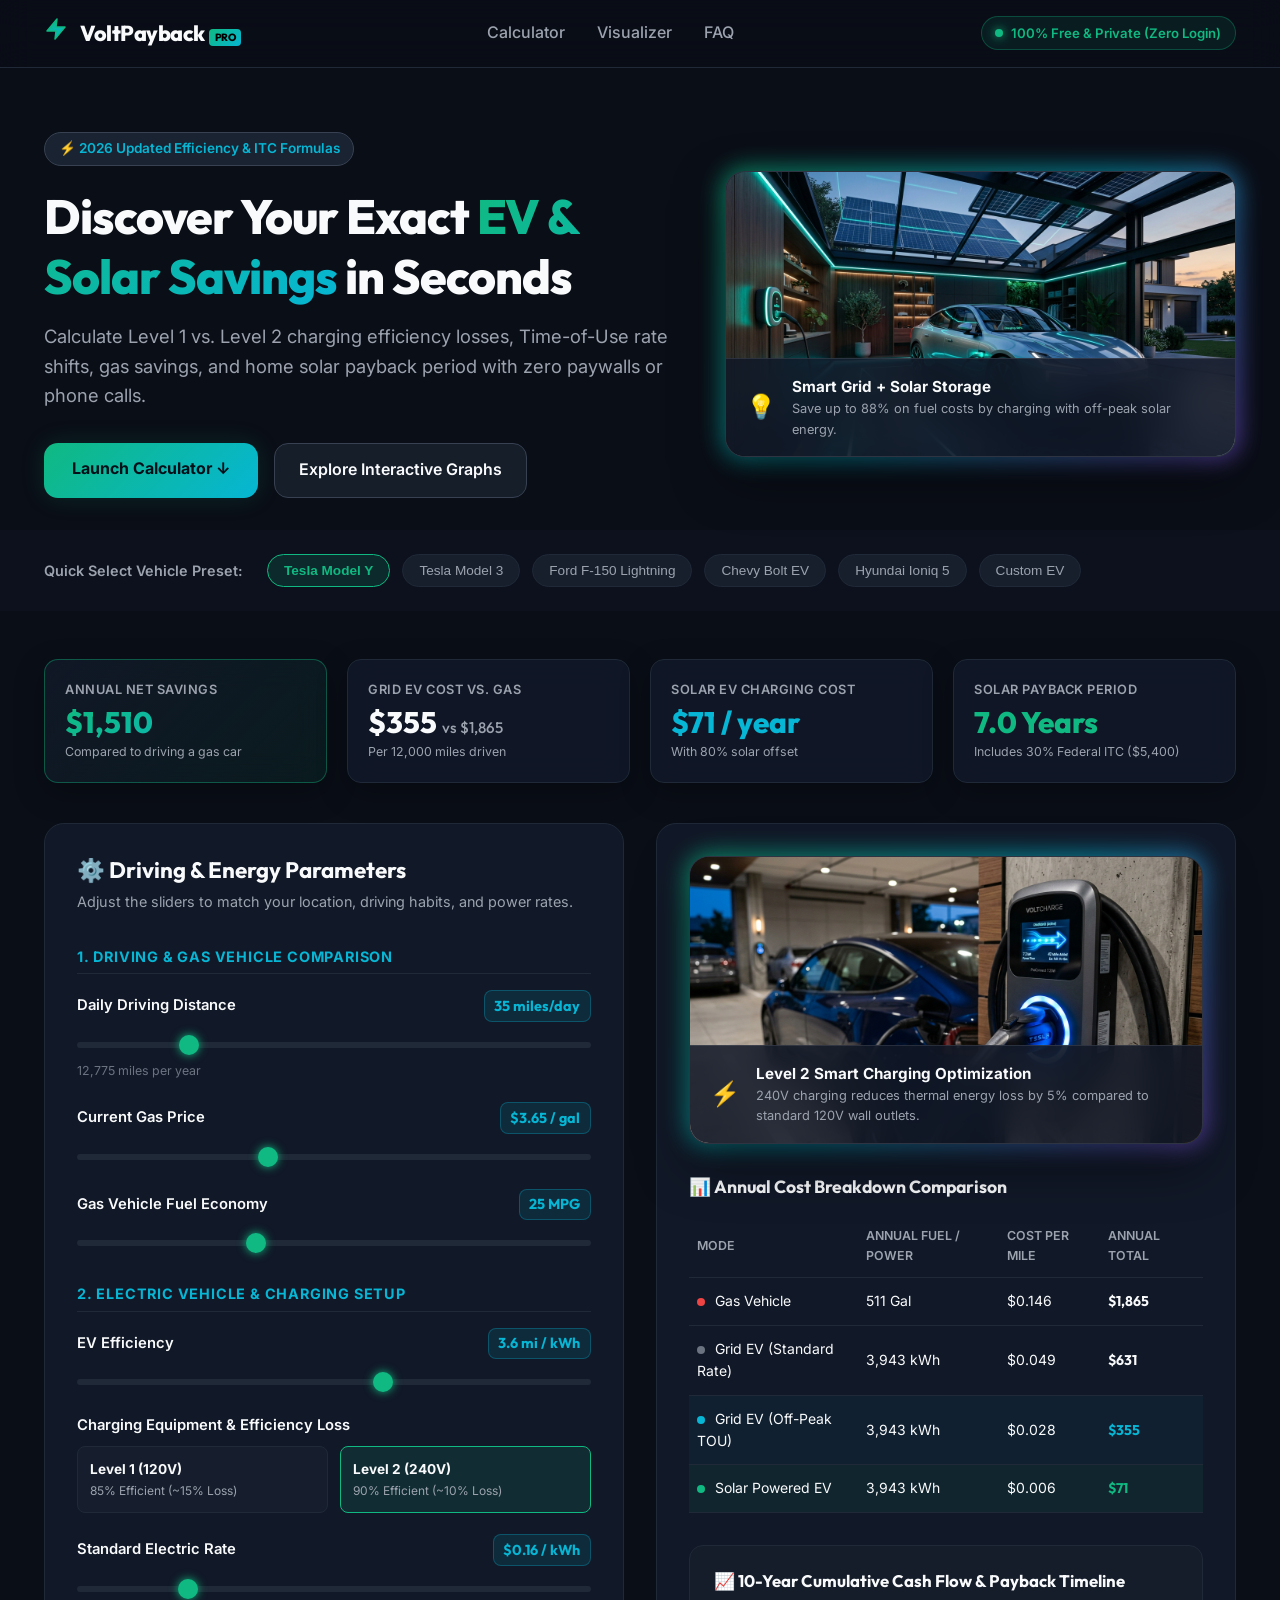
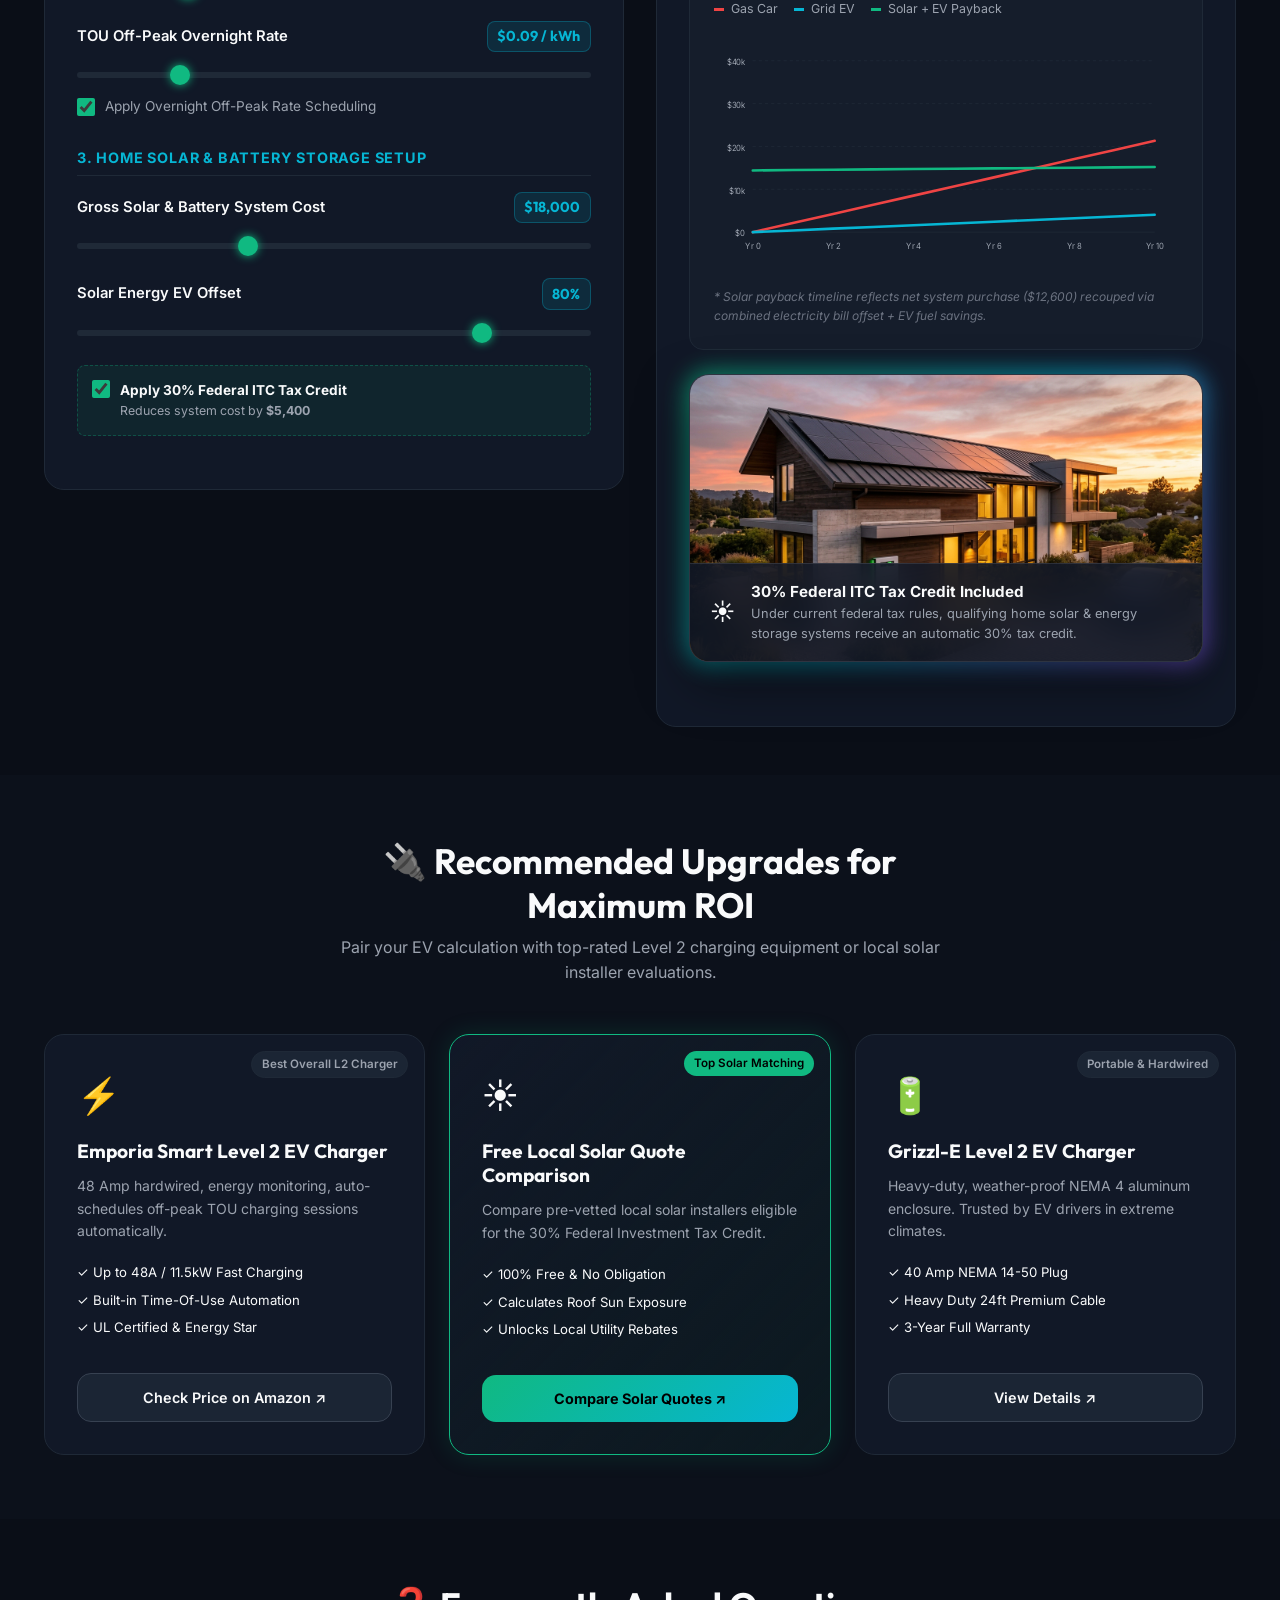
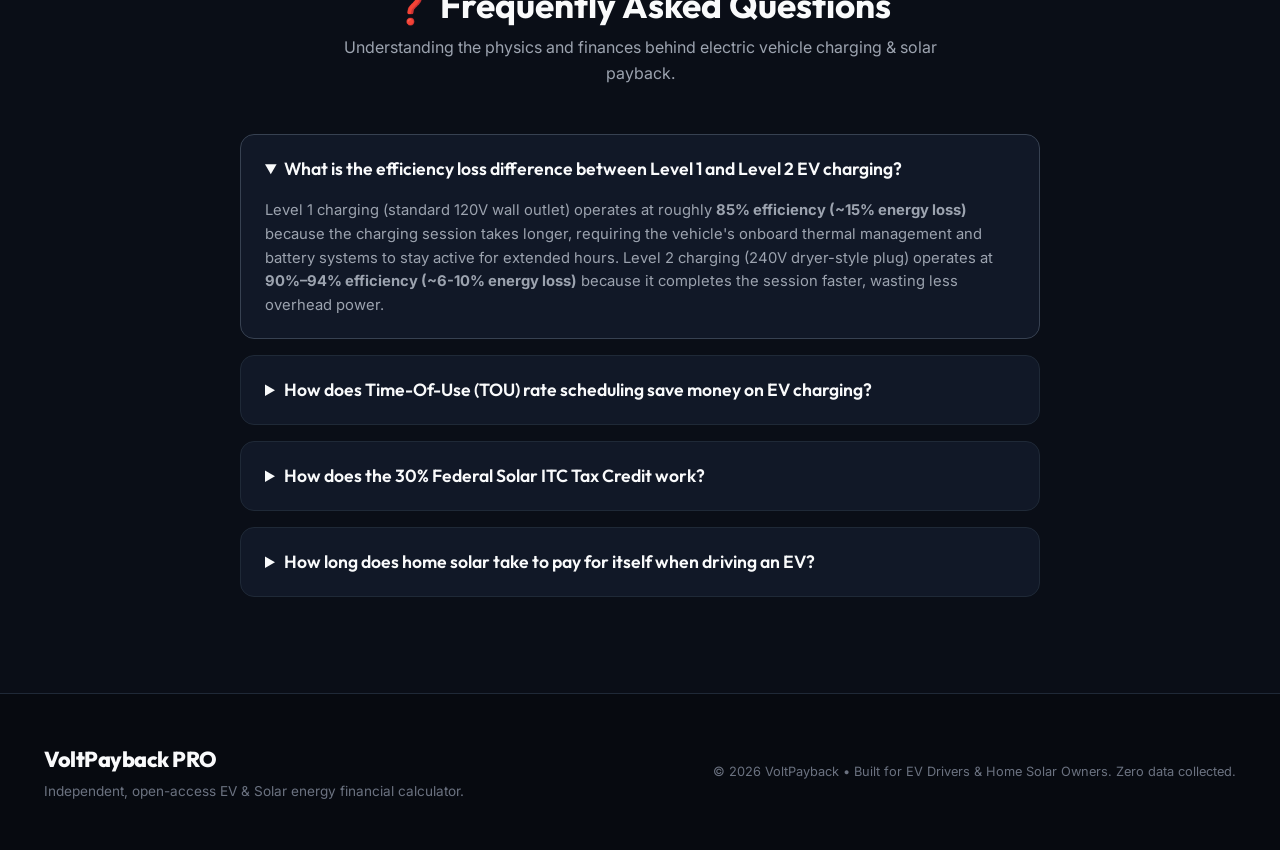
==== index.html @ fd767262 "Initial commit of EV Charging and Solar Payback Calculator" ====
<!DOCTYPE html>
<html lang="en">
<head>
  <meta charset="UTF-8">
  <meta name="viewport" content="width=device-width, initial-scale=1.0">
  <title>EV Charging & Solar Payback Calculator | Free & Zero Login</title>
  <meta name="description" content="Calculate your exact EV charging costs (Level 1 vs Level 2 vs Solar), annual gas savings, and home solar payback period with 30% Federal ITC tax credit logic. 100% free and zero login.">
  <meta name="keywords" content="EV charging calculator, solar payback calculator, electric vehicle gas savings, Level 2 charger ROI, solar battery payback, TOU rate EV charging">
  <link rel="canonical" href="https://ev-payback-calculator.app/">
  
  <!-- Open Graph / Social Media -->
  <meta property="og:title" content="EV Charging & Solar Payback Calculator">
  <meta property="og:description" content="Instant real-time calculation of EV charging costs, gas savings, and home solar payback. No email or login required.">
  <meta property="og:type" content="website">
  
  <!-- Google Fonts -->
  <link rel="preconnect" href="https://fonts.googleapis.com">
  <link rel="preconnect" href="https://fonts.gstatic.com" crossorigin>
  <link href="https://fonts.googleapis.com/css2?family=Inter:wght@300;400;500;600;700&family=Outfit:wght@400;500;600;700;800&display=swap" rel="stylesheet">
  
  <link rel="stylesheet" href="index.css">
</head>
<body>

  <!-- Top Navigation Bar -->
  <header class="navbar">
    <div class="nav-container">
      <div class="brand">
        <div class="brand-logo">
          <svg width="24" height="24" viewBox="0 0 24 24" fill="none" xmlns="http://www.w3.org/2000/svg">
            <path d="M13 2L3 14H12L11 22L21 10H12L13 2Z" fill="url(#bolt-grad)" stroke="#10B981" stroke-width="1.5" stroke-linejoin="round"/>
            <defs>
              <linearGradient id="bolt-grad" x1="3" y1="2" x2="21" y2="22" gradientUnits="userSpaceOnUse">
                <stop stop-color="#10B981"/>
                <stop offset="1" stop-color="#06B6D4"/>
              </linearGradient>
            </defs>
          </svg>
        </div>
        <span class="brand-title">VoltPayback<span class="brand-badge">PRO</span></span>
      </div>
      <div class="nav-links">
        <a href="#calculator" class="nav-link">Calculator</a>
        <a href="#visuals" class="nav-link">Visualizer</a>
        <a href="#faq" class="nav-link">FAQ</a>
      </div>
      <div class="privacy-pill">
        <span class="pulse-dot"></span> 100% Free & Private (Zero Login)
      </div>
    </div>
  </header>

  <!-- Hero Section with Animated Image Frame -->
  <section class="hero-section">
    <div class="hero-container">
      <div class="hero-content">
        <div class="tag-pill">⚡ 2026 Updated Efficiency & ITC Formulas</div>
        <h1 class="hero-title">Discover Your Exact <span class="gradient-text">EV & Solar Savings</span> in Seconds</h1>
        <p class="hero-subtitle">
          Calculate Level 1 vs. Level 2 charging efficiency losses, Time-of-Use rate shifts, gas savings, and home solar payback period with zero paywalls or phone calls.
        </p>
        <div class="hero-actions">
          <a href="#calculator" class="btn-primary">Launch Calculator ↓</a>
          <a href="#visuals" class="btn-secondary">Explore Interactive Graphs</a>
        </div>
      </div>
      
      <!-- Scroll-Animated Image Frame -->
      <div class="scroll-frame-wrapper" id="heroFrame">
        <div class="frame-border-glow"></div>
        <div class="frame-container">
          <img src="images/ev_solar_hero.jpg" alt="Electric vehicle charging in solar home garage" class="frame-image">
          <div class="frame-caption">
            <div class="caption-icon">💡</div>
            <div class="caption-text">
              <strong>Smart Grid + Solar Storage</strong>
              <span>Save up to 88% on fuel costs by charging with off-peak solar energy.</span>
            </div>
          </div>
        </div>
      </div>
    </div>
  </section>

  <!-- Presets Bar -->
  <section class="presets-section">
    <div class="container">
      <div class="presets-header">
        <span class="preset-label">Quick Select Vehicle Preset:</span>
        <div class="preset-buttons" id="presetContainer">
          <button class="preset-btn active" data-preset="modelY">Tesla Model Y</button>
          <button class="preset-btn" data-preset="model3">Tesla Model 3</button>
          <button class="preset-btn" data-preset="f150">Ford F-150 Lightning</button>
          <button class="preset-btn" data-preset="bolt">Chevy Bolt EV</button>
          <button class="preset-btn" data-preset="ioniq5">Hyundai Ioniq 5</button>
          <button class="preset-btn" data-preset="custom">Custom EV</button>
        </div>
      </div>
    </div>
  </section>

  <!-- Main Calculator Section -->
  <main class="calculator-section" id="calculator">
    <div class="container">

      <!-- Key Output Dashboard Summary (Top Sticky/Fixed Bar) -->
      <div class="metrics-dashboard">
        <div class="metric-card primary-card">
          <div class="metric-label">Annual Net Savings</div>
          <div class="metric-value gradient-text" id="outAnnualSavings">$2,140</div>
          <div class="metric-subtext">Compared to driving a gas car</div>
        </div>
        <div class="metric-card">
          <div class="metric-label">Grid EV Cost vs. Gas</div>
          <div class="metric-value" id="outChargingCost">$520 <span class="metric-vs">vs $2,660</span></div>
          <div class="metric-subtext">Per 12,000 miles driven</div>
        </div>
        <div class="metric-card">
          <div class="metric-label">Solar EV Charging Cost</div>
          <div class="metric-value highlight-cyan" id="outSolarEVCost">$110 / year</div>
          <div class="metric-subtext" id="outSolarOffsetLabel">With 80% solar offset</div>
        </div>
        <div class="metric-card">
          <div class="metric-label">Solar Payback Period</div>
          <div class="metric-value highlight-emerald" id="outPaybackYears">4.8 Years</div>
          <div class="metric-subtext" id="outITCCreditLabel">Includes 30% Federal ITC ($5,400)</div>
        </div>
      </div>

      <!-- Grid Layout for Inputs and Detailed Charts -->
      <div class="calc-grid">
        
        <!-- Left Column: Interactive Input Controls -->
        <div class="calc-inputs-card">
          <div class="card-header">
            <h2>⚙️ Driving & Energy Parameters</h2>
            <p>Adjust the sliders to match your location, driving habits, and power rates.</p>
          </div>

          <!-- Section 1: Driving Habits -->
          <div class="input-group-title">1. Driving & Gas Vehicle Comparison</div>
          
          <div class="input-row">
            <div class="input-label-row">
              <label for="dailyMiles">Daily Driving Distance</label>
              <span class="value-badge"><span id="valDailyMiles">35</span> miles/day</span>
            </div>
            <input type="range" id="dailyMiles" min="5" max="150" value="35" step="1">
            <div class="range-sub"><span id="valAnnualMiles">12,775</span> miles per year</div>
          </div>

          <div class="input-row">
            <div class="input-label-row">
              <label for="gasPrice">Current Gas Price</label>
              <span class="value-badge">$<span id="valGasPrice">3.65</span> / gal</span>
            </div>
            <input type="range" id="gasPrice" min="2.00" max="6.50" value="3.65" step="0.05">
          </div>

          <div class="input-row">
            <div class="input-label-row">
              <label for="gasMPG">Gas Vehicle Fuel Economy</label>
              <span class="value-badge"><span id="valGasMPG">25</span> MPG</span>
            </div>
            <input type="range" id="gasMPG" min="12" max="50" value="25" step="1">
          </div>

          <!-- Section 2: EV Efficiency & Rates -->
          <div class="input-group-title">2. Electric Vehicle & Charging Setup</div>

          <div class="input-row">
            <div class="input-label-row">
              <label for="evEfficiency">EV Efficiency</label>
              <span class="value-badge"><span id="valEvEfficiency">3.6</span> mi / kWh</span>
            </div>
            <input type="range" id="evEfficiency" min="1.5" max="5.0" value="3.6" step="0.1">
          </div>

          <div class="input-row">
            <div class="input-label-row">
              <label>Charging Equipment & Efficiency Loss</label>
            </div>
            <div class="charging-level-toggle">
              <label class="toggle-option">
                <input type="radio" name="chargingLevel" value="L1">
                <div class="toggle-card">
                  <strong>Level 1 (120V)</strong>
                  <span>85% Efficient (~15% Loss)</span>
                </div>
              </label>
              <label class="toggle-option">
                <input type="radio" name="chargingLevel" value="L2" checked>
                <div class="toggle-card">
                  <strong>Level 2 (240V)</strong>
                  <span>90% Efficient (~10% Loss)</span>
                </div>
              </label>
            </div>
          </div>

          <div class="input-row">
            <div class="input-label-row">
              <label for="electricRate">Standard Electric Rate</label>
              <span class="value-badge">$<span id="valElectricRate">0.16</span> / kWh</span>
            </div>
            <input type="range" id="electricRate" min="0.06" max="0.55" value="0.16" step="0.01">
          </div>

          <div class="input-row">
            <div class="input-label-row">
              <label for="offPeakRate">TOU Off-Peak Overnight Rate</label>
              <span class="value-badge">$<span id="valOffPeakRate">0.09</span> / kWh</span>
            </div>
            <input type="range" id="offPeakRate" min="0.03" max="0.35" value="0.09" step="0.01">
            <div class="checkbox-row">
              <input type="checkbox" id="useTOU" checked>
              <label for="useTOU">Apply Overnight Off-Peak Rate Scheduling</label>
            </div>
          </div>

          <!-- Section 3: Solar & Battery Systems -->
          <div class="input-group-title">3. Home Solar & Battery Storage Setup</div>

          <div class="input-row">
            <div class="input-label-row">
              <label for="solarCost">Gross Solar & Battery System Cost</label>
              <span class="value-badge">$<span id="valSolarCost">18,000</span></span>
            </div>
            <input type="range" id="solarCost" min="5000" max="45000" value="18000" step="500">
          </div>

          <div class="input-row">
            <div class="input-label-row">
              <label for="solarOffset">Solar Energy EV Offset</label>
              <span class="value-badge"><span id="valSolarOffset">80</span>%</span>
            </div>
            <input type="range" id="solarOffset" min="0" max="100" value="80" step="5">
          </div>

          <div class="input-row">
            <div class="checkbox-row highlight-box">
              <input type="checkbox" id="applyITC" checked>
              <label for="applyITC">
                <strong>Apply 30% Federal ITC Tax Credit</strong>
                <span>Reduces system cost by <strong id="itcSavingsText">$5,400</strong></span>
              </label>
            </div>
          </div>

        </div>

        <!-- Right Column: Visual Breakdown & Interactive Charts -->
        <div class="calc-results-card" id="visuals">
          
          <!-- Secondary Scroll-Animated Frame -->
          <div class="scroll-frame-wrapper inline-frame" id="chargingFrame">
            <div class="frame-border-glow"></div>
            <div class="frame-container">
              <img src="images/smart_charging_app.jpg" alt="Level 2 Smart EV Charger wall mounted" class="frame-image">
              <div class="frame-caption">
                <div class="caption-icon">⚡</div>
                <div class="caption-text">
                  <strong>Level 2 Smart Charging Optimization</strong>
                  <span>240V charging reduces thermal energy loss by 5% compared to standard 120V wall outlets.</span>
                </div>
              </div>
            </div>
          </div>

          <!-- Breakdown Tables -->
          <div class="breakdown-card">
            <h3>📊 Annual Cost Breakdown Comparison</h3>
            <table class="breakdown-table">
              <thead>
                <tr>
                  <th>Mode</th>
                  <th>Annual Fuel / Power</th>
                  <th>Cost per Mile</th>
                  <th>Annual Total</th>
                </tr>
              </thead>
              <tbody>
                <tr>
                  <td><span class="dot gas-dot"></span> Gas Vehicle</td>
                  <td id="tableGasGallons">511 Gal</td>
                  <td id="tableGasCPM">$0.146</td>
                  <td class="bold-text" id="tableGasTotal">$1,865</td>
                </tr>
                <tr>
                  <td><span class="dot grid-dot"></span> Grid EV (Standard Rate)</td>
                  <td id="tableGridKWh">3,871 kWh</td>
                  <td id="tableGridCPM">$0.048</td>
                  <td class="bold-text" id="tableGridTotal">$619</td>
                </tr>
                <tr class="highlight-row">
                  <td><span class="dot tou-dot"></span> Grid EV (Off-Peak TOU)</td>
                  <td id="tableTouKWh">3,871 kWh</td>
                  <td id="tableTouCPM">$0.027</td>
                  <td class="bold-text highlight-cyan" id="tableTouTotal">$348</td>
                </tr>
                <tr class="super-highlight-row">
                  <td><span class="dot solar-dot"></span> Solar Powered EV</td>
                  <td id="tableSolarKWh">3,871 kWh</td>
                  <td id="tableSolarCPM">$0.005</td>
                  <td class="bold-text highlight-emerald" id="tableSolarTotal">$70</td>
                </tr>
              </tbody>
            </table>
          </div>

          <!-- Interactive 10-Year Cumulative Cash Flow Chart -->
          <div class="chart-card">
            <div class="chart-header">
              <h3>📈 10-Year Cumulative Cash Flow & Payback Timeline</h3>
              <div class="chart-legend">
                <span class="legend-item"><span class="line-dot gas-line"></span> Gas Car</span>
                <span class="legend-item"><span class="line-dot grid-line"></span> Grid EV</span>
                <span class="legend-item"><span class="line-dot solar-line"></span> Solar + EV Payback</span>
              </div>
            </div>
            
            <div class="svg-chart-container">
              <svg id="cumulativeChart" viewBox="0 0 600 280" preserveAspectRatio="none">
                <!-- Grid Lines -->
                <line x1="50" y1="230" x2="570" y2="230" stroke="#1F2937" stroke-width="1"/>
                <line x1="50" y1="180" x2="570" y2="180" stroke="#1F2937" stroke-dasharray="4 4"/>
                <line x1="50" y1="130" x2="570" y2="130" stroke="#1F2937" stroke-dasharray="4 4"/>
                <line x1="50" y1="80" x2="570" y2="80" stroke="#1F2937" stroke-dasharray="4 4"/>
                <line x1="50" y1="30" x2="570" y2="30" stroke="#1F2937" stroke-dasharray="4 4"/>

                <!-- Y-Axis Labels -->
                <text x="40" y="235" font-size="10" fill="#9CA3AF" text-anchor="end">$0</text>
                <text x="40" y="185" font-size="10" fill="#9CA3AF" text-anchor="end">$10k</text>
                <text x="40" y="135" font-size="10" fill="#9CA3AF" text-anchor="end">$20k</text>
                <text x="40" y="85" font-size="10" fill="#9CA3AF" text-anchor="end">$30k</text>
                <text x="40" y="35" font-size="10" fill="#9CA3AF" text-anchor="end">$40k</text>

                <!-- Paths will be dynamically updated by app.js -->
                <path id="pathGas" d="" fill="none" stroke="#EF4444" stroke-width="3" stroke-linecap="round"/>
                <path id="pathGrid" d="" fill="none" stroke="#06B6D4" stroke-width="3" stroke-linecap="round"/>
                <path id="pathSolar" d="" fill="none" stroke="#10B981" stroke-width="3" stroke-linecap="round"/>

                <!-- Year Labels on X-Axis -->
                <g id="xAxisLabels"></g>
              </svg>
            </div>
            
            <div class="chart-footer-note">
              * Solar payback timeline reflects net system purchase ($<span id="chartNetSolarCost">12,600</span>) recouped via combined electricity bill offset + EV fuel savings.
            </div>
          </div>

          <!-- Third Scroll-Animated Frame -->
          <div class="scroll-frame-wrapper inline-frame" id="solarBatteryFrame">
            <div class="frame-border-glow"></div>
            <div class="frame-container">
              <img src="images/solar_roof_battery.jpg" alt="Home solar roof panels and battery storage system" class="frame-image">
              <div class="frame-caption">
                <div class="caption-icon">☀️</div>
                <div class="caption-text">
                  <strong>30% Federal ITC Tax Credit Included</strong>
                  <span>Under current federal tax rules, qualifying home solar & energy storage systems receive an automatic 30% tax credit.</span>
                </div>
              </div>
            </div>
          </div>

        </div>

      </div>
    </div>
  </main>

  <!-- Recommendation & Trust Section -->
  <section class="recommendations-section">
    <div class="container">
      <div class="section-heading">
        <h2>🔌 Recommended Upgrades for Maximum ROI</h2>
        <p>Pair your EV calculation with top-rated Level 2 charging equipment or local solar installer evaluations.</p>
      </div>

      <div class="rec-grid">
        <div class="rec-card">
          <div class="rec-badge">Best Overall L2 Charger</div>
          <div class="rec-icon">⚡</div>
          <h3>Emporia Smart Level 2 EV Charger</h3>
          <p>48 Amp hardwired, energy monitoring, auto-schedules off-peak TOU charging sessions automatically.</p>
          <ul class="rec-specs">
            <li>✓ Up to 48A / 11.5kW Fast Charging</li>
            <li>✓ Built-in Time-Of-Use Automation</li>
            <li>✓ UL Certified & Energy Star</li>
          </ul>
          <a href="https://www.amazon.com/dp/B09ZNN3JB7" target="_blank" rel="noopener noreferrer" class="rec-cta">Check Price on Amazon ↗</a>
        </div>

        <div class="rec-card featured-rec">
          <div class="rec-badge highlight">Top Solar Matching</div>
          <div class="rec-icon">☀️</div>
          <h3>Free Local Solar Quote Comparison</h3>
          <p>Compare pre-vetted local solar installers eligible for the 30% Federal Investment Tax Credit.</p>
          <ul class="rec-specs">
            <li>✓ 100% Free & No Obligation</li>
            <li>✓ Calculates Roof Sun Exposure</li>
            <li>✓ Unlocks Local Utility Rebates</li>
          </ul>
          <a href="https://www.energySage.com" target="_blank" rel="noopener noreferrer" class="rec-cta highlight-btn">Compare Solar Quotes ↗</a>
        </div>

        <div class="rec-card">
          <div class="rec-badge">Portable & Hardwired</div>
          <div class="rec-icon">🔋</div>
          <h3>Grizzl-E Level 2 EV Charger</h3>
          <p>Heavy-duty, weather-proof NEMA 4 aluminum enclosure. Trusted by EV drivers in extreme climates.</p>
          <ul class="rec-specs">
            <li>✓ 40 Amp NEMA 14-50 Plug</li>
            <li>✓ Heavy Duty 24ft Premium Cable</li>
            <li>✓ 3-Year Full Warranty</li>
          </ul>
          <a href="https://grizzl-e.com" target="_blank" rel="noopener noreferrer" class="rec-cta">View Details ↗</a>
        </div>
      </div>
    </div>
  </section>

  <!-- FAQ Section for SEO -->
  <section class="faq-section" id="faq">
    <div class="container">
      <div class="section-heading">
        <h2>❓ Frequently Asked Questions</h2>
        <p>Understanding the physics and finances behind electric vehicle charging & solar payback.</p>
      </div>

      <div class="faq-accordion">
        <details class="faq-item" open>
          <summary class="faq-question">What is the efficiency loss difference between Level 1 and Level 2 EV charging?</summary>
          <div class="faq-answer">
            Level 1 charging (standard 120V wall outlet) operates at roughly <strong>85% efficiency (~15% energy loss)</strong> because the charging session takes longer, requiring the vehicle's onboard thermal management and battery systems to stay active for extended hours. Level 2 charging (240V dryer-style plug) operates at <strong>90%–94% efficiency (~6-10% energy loss)</strong> because it completes the session faster, wasting less overhead power.
          </div>
        </details>

        <details class="faq-item">
          <summary class="faq-question">How does Time-Of-Use (TOU) rate scheduling save money on EV charging?</summary>
          <div class="faq-answer">
            Many power companies charge different rates for electricity depending on the time of day. "On-Peak" hours (typically 4 PM to 9 PM) are expensive, while "Off-Peak" or "Super Off-Peak" overnight hours (typically midnight to 6 AM) can be 50% to 70% cheaper. Smart EV chargers or in-car timers automatically start charging at midnight, reducing annual charging costs significantly.
          </div>
        </details>

        <details class="faq-item">
          <summary class="faq-question">How does the 30% Federal Solar ITC Tax Credit work?</summary>
          <div class="faq-answer">
            The Investment Tax Credit (ITC) allows homeowners who purchase residential solar panels and battery storage systems to claim a tax credit equal to <strong>30% of the total installation cost</strong> on their federal income tax return. For an $18,000 system, this provides a direct $5,400 reduction in federal tax liability, dropping the net system cost to $12,600.
          </div>
        </details>

        <details class="faq-item">
          <summary class="faq-question">How long does home solar take to pay for itself when driving an EV?</summary>
          <div class="faq-answer">
            When you power an electric vehicle with home solar energy instead of buying gas or expensive grid electricity, your annual utility and fuel savings double. For most U.S. households driving 12,000 miles per year, a solar + EV system pays for itself in <strong>4 to 7 years</strong>, after which all electricity and EV fuel generated by the solar system is essentially 100% free for the remaining 20+ years of the system's lifespan.
          </div>
        </details>
      </div>
    </div>
  </section>

  <!-- Footer -->
  <footer class="footer">
    <div class="container">
      <div class="footer-content">
        <div class="footer-brand">
          <span class="brand-title">VoltPayback PRO</span>
          <p>Independent, open-access EV & Solar energy financial calculator.</p>
        </div>
        <div class="footer-copy">
          © 2026 VoltPayback • Built for EV Drivers & Home Solar Owners. Zero data collected.
        </div>
      </div>
    </div>
  </footer>

  <script src="app.js"></script>
</body>
</html>
---- index.css ----
/* ==========================================================================
   VoltPayback PRO - EV Charging & Solar Payback Calculator
   Design System & Styling
   ========================================================================== */

:root {
  --bg-dark: #0A0E17;
  --bg-card: #111827;
  --bg-card-hover: #1F2937;
  --border-color: #1F2937;
  --border-highlight: #374151;
  
  --primary-emerald: #10B981;
  --primary-cyan: #06B6D4;
  --accent-purple: #8B5CF6;
  --accent-gas: #EF4444;
  
  --text-main: #F9FAFB;
  --text-muted: #9CA3AF;
  --text-dark: #6B7280;
  
  --font-heading: 'Outfit', sans-serif;
  --font-body: 'Inter', sans-serif;
  
  --radius-sm: 8px;
  --radius-md: 14px;
  --radius-lg: 20px;
  
  --shadow-glow: 0 0 25px rgba(16, 185, 129, 0.15);
  --shadow-cyan-glow: 0 0 25px rgba(6, 182, 212, 0.15);
}

/* Reset & Base Styles */
*, *::before, *::after {
  box-sizing: border-box;
  margin: 0;
  padding: 0;
}

html {
  scroll-behavior: smooth;
  font-size: 16px;
}

body {
  background-color: var(--bg-dark);
  color: var(--text-main);
  font-family: var(--font-body);
  line-height: 1.6;
  overflow-x: hidden;
  -webkit-font-smoothing: antialiased;
}

.container {
  width: 100%;
  max-width: 1240px;
  margin: 0 auto;
  padding: 0 1.5rem;
}

/* Typography Utilities */
h1, h2, h3, h4 {
  font-family: var(--font-heading);
  color: var(--text-main);
  line-height: 1.25;
}

.gradient-text {
  background: linear-gradient(135deg, var(--primary-emerald), var(--primary-cyan));
  -webkit-background-clip: text;
  -webkit-text-fill-color: transparent;
}

.highlight-cyan {
  color: var(--primary-cyan);
}

.highlight-emerald {
  color: var(--primary-emerald);
}

/* Navbar */
.navbar {
  position: sticky;
  top: 0;
  z-index: 100;
  background: rgba(10, 14, 23, 0.85);
  backdrop-filter: blur(16px);
  border-bottom: 1px solid var(--border-color);
  padding: 1rem 0;
}

.nav-container {
  max-width: 1240px;
  margin: 0 auto;
  padding: 0 1.5rem;
  display: flex;
  align-items: center;
  justify-content: space-between;
}

.brand {
  display: flex;
  align-items: center;
  gap: 0.75rem;
}

.brand-title {
  font-family: var(--font-heading);
  font-size: 1.35rem;
  font-weight: 800;
  letter-spacing: -0.5px;
}

.brand-badge {
  font-size: 0.65rem;
  background: linear-gradient(135deg, var(--primary-emerald), var(--primary-cyan));
  color: #000;
  padding: 2px 6px;
  border-radius: 4px;
  margin-left: 4px;
  font-weight: 800;
}

.nav-links {
  display: flex;
  gap: 2rem;
}

.nav-link {
  color: var(--text-muted);
  text-decoration: none;
  font-weight: 500;
  transition: color 0.2s;
}

.nav-link:hover {
  color: var(--primary-emerald);
}

.privacy-pill {
  display: flex;
  align-items: center;
  gap: 0.5rem;
  background: rgba(16, 185, 129, 0.1);
  border: 1px solid rgba(16, 185, 129, 0.3);
  color: var(--primary-emerald);
  padding: 0.35rem 0.85rem;
  border-radius: 999px;
  font-size: 0.825rem;
  font-weight: 600;
}

.pulse-dot {
  width: 8px;
  height: 8px;
  background-color: var(--primary-emerald);
  border-radius: 50%;
  box-shadow: 0 0 10px var(--primary-emerald);
  animation: pulse 2s infinite;
}

@keyframes pulse {
  0% { transform: scale(0.95); opacity: 0.7; }
  50% { transform: scale(1.2); opacity: 1; }
  100% { transform: scale(0.95); opacity: 0.7; }
}

/* Hero Section */
.hero-section {
  padding: 4rem 0 2rem 0;
  position: relative;
}

.hero-container {
  max-width: 1240px;
  margin: 0 auto;
  padding: 0 1.5rem;
  display: grid;
  grid-template-columns: 1.1fr 0.9fr;
  gap: 3.5rem;
  align-items: center;
}

.tag-pill {
  display: inline-block;
  background: rgba(31, 41, 55, 0.8);
  border: 1px solid var(--border-highlight);
  color: var(--primary-cyan);
  padding: 0.35rem 0.85rem;
  border-radius: 999px;
  font-size: 0.85rem;
  font-weight: 600;
  margin-bottom: 1.25rem;
}

.hero-title {
  font-size: 3rem;
  font-weight: 800;
  letter-spacing: -1px;
  margin-bottom: 1rem;
}

.hero-subtitle {
  font-size: 1.15rem;
  color: var(--text-muted);
  margin-bottom: 2rem;
}

.hero-actions {
  display: flex;
  gap: 1rem;
}

.btn-primary {
  background: linear-gradient(135deg, var(--primary-emerald), var(--primary-cyan));
  color: #041019;
  text-decoration: none;
  font-weight: 700;
  padding: 0.85rem 1.75rem;
  border-radius: var(--radius-md);
  box-shadow: var(--shadow-glow);
  transition: transform 0.2s, box-shadow 0.2s;
}

.btn-primary:hover {
  transform: translateY(-2px);
  box-shadow: 0 0 30px rgba(16, 185, 129, 0.35);
}

.btn-secondary {
  background: rgba(31, 41, 55, 0.6);
  border: 1px solid var(--border-highlight);
  color: var(--text-main);
  text-decoration: none;
  font-weight: 600;
  padding: 0.85rem 1.5rem;
  border-radius: var(--radius-md);
  transition: background-color 0.2s;
}

.btn-secondary:hover {
  background: var(--bg-card-hover);
}

/* ==========================================================================
   Cool Scroll-Animated Picture Frame Effect
   ========================================================================== */
.scroll-frame-wrapper {
  position: relative;
  border-radius: var(--radius-lg);
  perspective: 1000px;
  transition: transform 0.8s cubic-bezier(0.16, 1, 0.3, 1), opacity 0.8s ease, box-shadow 0.8s ease;
  transform: scale(0.92) perspective(1000px) rotateX(6deg) translateY(20px);
  opacity: 0.5;
}

/* Active State Triggered by IntersectionObserver */
.scroll-frame-wrapper.is-visible {
  transform: scale(1) perspective(1000px) rotateX(0deg) translateY(0);
  opacity: 1;
}

.frame-container {
  position: relative;
  border-radius: var(--radius-lg);
  overflow: hidden;
  border: 1px solid rgba(255, 255, 255, 0.12);
  background: var(--bg-card);
  box-shadow: 0 20px 50px rgba(0, 0, 0, 0.5);
}

.frame-border-glow {
  position: absolute;
  inset: -2px;
  border-radius: calc(var(--radius-lg) + 2px);
  background: linear-gradient(135deg, var(--primary-emerald), var(--primary-cyan), var(--accent-purple));
  opacity: 0.3;
  filter: blur(12px);
  z-index: -1;
  transition: opacity 0.6s ease;
}

.scroll-frame-wrapper.is-visible .frame-border-glow {
  opacity: 0.8;
  animation: rotateGlow 8s linear infinite;
}

@keyframes rotateGlow {
  0% { filter: blur(12px) hue-rotate(0deg); }
  100% { filter: blur(12px) hue-rotate(360deg); }
}

.frame-image {
  width: 100%;
  height: 100%;
  max-height: 400px;
  object-fit: cover;
  display: block;
  transition: transform 1.2s cubic-bezier(0.16, 1, 0.3, 1);
}

.scroll-frame-wrapper.is-visible .frame-image {
  transform: scale(1.05);
}

.frame-caption {
  position: absolute;
  bottom: 0;
  left: 0;
  right: 0;
  background: rgba(17, 24, 39, 0.85);
  backdrop-filter: blur(16px);
  border-top: 1px solid rgba(255, 255, 255, 0.1);
  padding: 1rem 1.25rem;
  display: flex;
  align-items: center;
  gap: 1rem;
  transform: translateY(100%);
  transition: transform 0.6s cubic-bezier(0.16, 1, 0.3, 1);
}

.scroll-frame-wrapper.is-visible .frame-caption {
  transform: translateY(0);
}

.caption-icon {
  font-size: 1.5rem;
}

.caption-text {
  display: flex;
  flex-direction: column;
}

.caption-text strong {
  font-size: 0.95rem;
  color: var(--text-main);
}

.caption-text span {
  font-size: 0.8rem;
  color: var(--text-muted);
}

.inline-frame {
  margin-bottom: 2rem;
}

/* Presets Bar */
.presets-section {
  padding: 1.5rem 0;
  border-y: 1px solid var(--border-color);
  background: rgba(17, 24, 39, 0.4);
}

.presets-header {
  display: flex;
  align-items: center;
  gap: 1.5rem;
  flex-wrap: wrap;
}

.preset-label {
  font-size: 0.9rem;
  font-weight: 600;
  color: var(--text-muted);
}

.preset-buttons {
  display: flex;
  gap: 0.75rem;
  flex-wrap: wrap;
}

.preset-btn {
  background: rgba(31, 41, 55, 0.6);
  border: 1px solid var(--border-color);
  color: var(--text-muted);
  padding: 0.5rem 1rem;
  border-radius: 999px;
  font-size: 0.85rem;
  font-weight: 500;
  cursor: pointer;
  transition: all 0.2s ease;
}

.preset-btn:hover {
  background: var(--bg-card-hover);
  color: var(--text-main);
  border-color: var(--border-highlight);
}

.preset-btn.active {
  background: rgba(16, 185, 129, 0.15);
  border-color: var(--primary-emerald);
  color: var(--primary-emerald);
  font-weight: 700;
}

/* Calculator Section */
.calculator-section {
  padding: 3rem 0;
}

/* Sticky Key Metrics Dashboard */
.metrics-dashboard {
  display: grid;
  grid-template-columns: repeat(4, 1fr);
  gap: 1.25rem;
  margin-bottom: 2.5rem;
  position: sticky;
  top: 75px;
  z-index: 50;
}

.metric-card {
  background: rgba(17, 24, 39, 0.9);
  backdrop-filter: blur(16px);
  border: 1px solid var(--border-color);
  border-radius: var(--radius-md);
  padding: 1.25rem;
  box-shadow: 0 10px 30px rgba(0, 0, 0, 0.3);
  transition: transform 0.2s, border-color 0.2s;
}

.metric-card:hover {
  border-color: var(--border-highlight);
}

.primary-card {
  border-color: rgba(16, 185, 129, 0.4);
  background: linear-gradient(135deg, rgba(17, 24, 39, 0.95), rgba(16, 185, 129, 0.08));
}

.metric-label {
  font-size: 0.8rem;
  text-transform: uppercase;
  letter-spacing: 0.5px;
  color: var(--text-muted);
  font-weight: 600;
  margin-bottom: 0.35rem;
}

.metric-value {
  font-family: var(--font-heading);
  font-size: 1.85rem;
  font-weight: 800;
  line-height: 1.1;
  margin-bottom: 0.25rem;
}

.metric-vs {
  font-size: 0.95rem;
  color: var(--text-muted);
  font-weight: 500;
}

.metric-subtext {
  font-size: 0.775rem;
  color: var(--text-muted);
}

/* Calculator Grid */
.calc-grid {
  display: grid;
  grid-template-columns: 1fr 1fr;
  gap: 2rem;
  align-items: start;
}

.calc-inputs-card, .calc-results-card {
  background: var(--bg-card);
  border: 1px solid var(--border-color);
  border-radius: var(--radius-lg);
  padding: 2rem;
}

.card-header {
  margin-bottom: 2rem;
}

.card-header h2 {
  font-size: 1.4rem;
  font-weight: 700;
  margin-bottom: 0.35rem;
}

.card-header p {
  color: var(--text-muted);
  font-size: 0.9rem;
}

.input-group-title {
  font-size: 0.9rem;
  text-transform: uppercase;
  letter-spacing: 0.8px;
  color: var(--primary-cyan);
  font-weight: 700;
  margin: 1.75rem 0 1rem 0;
  padding-bottom: 0.35rem;
  border-bottom: 1px solid var(--border-color);
}

.input-group-title:first-of-type {
  margin-top: 0;
}

.input-row {
  margin-bottom: 1.35rem;
}

.input-label-row {
  display: flex;
  justify-content: space-between;
  align-items: center;
  margin-bottom: 0.5rem;
}

.input-label-row label {
  font-size: 0.925rem;
  font-weight: 600;
  color: var(--text-main);
}

.value-badge {
  background: rgba(6, 182, 212, 0.12);
  border: 1px solid rgba(6, 182, 212, 0.3);
  color: var(--primary-cyan);
  padding: 0.2rem 0.6rem;
  border-radius: var(--radius-sm);
  font-family: var(--font-heading);
  font-weight: 700;
  font-size: 0.9rem;
}

/* Range Input Slider Styling */
input[type="range"] {
  -webkit-appearance: none;
  appearance: none;
  width: 100%;
  height: 6px;
  background: #1F2937;
  border-radius: 999px;
  outline: none;
  cursor: pointer;
}

input[type="range"]::-webkit-slider-thumb {
  -webkit-appearance: none;
  appearance: none;
  width: 20px;
  height: 20px;
  border-radius: 50%;
  background: var(--primary-emerald);
  box-shadow: 0 0 10px var(--primary-emerald);
  cursor: pointer;
  transition: transform 0.15s ease;
}

input[type="range"]::-webkit-slider-thumb:hover {
  transform: scale(1.25);
}

.range-sub {
  font-size: 0.775rem;
  color: var(--text-dark);
  margin-top: 0.35rem;
}

/* Toggle Options */
.charging-level-toggle {
  display: grid;
  grid-template-columns: 1fr 1fr;
  gap: 0.75rem;
  margin-top: 0.5rem;
}

.toggle-option input {
  display: none;
}

.toggle-card {
  border: 1px solid var(--border-color);
  background: rgba(31, 41, 55, 0.4);
  border-radius: var(--radius-sm);
  padding: 0.75rem;
  display: flex;
  flex-direction: column;
  cursor: pointer;
  transition: all 0.2s ease;
}

.toggle-card strong {
  font-size: 0.85rem;
  color: var(--text-main);
}

.toggle-card span {
  font-size: 0.75rem;
  color: var(--text-muted);
}

.toggle-option input:checked + .toggle-card {
  border-color: var(--primary-emerald);
  background: rgba(16, 185, 129, 0.12);
}

.checkbox-row {
  display: flex;
  align-items: center;
  gap: 0.65rem;
  margin-top: 0.65rem;
}

.checkbox-row input[type="checkbox"] {
  width: 18px;
  height: 18px;
  accent-color: var(--primary-emerald);
  cursor: pointer;
}

.checkbox-row label {
  font-size: 0.85rem;
  color: var(--text-muted);
  cursor: pointer;
}

.highlight-box {
  background: rgba(16, 185, 129, 0.08);
  border: 1px dashed rgba(16, 185, 129, 0.3);
  padding: 0.85rem;
  border-radius: var(--radius-sm);
  display: flex;
  align-items: flex-start;
}

.highlight-box label {
  display: flex;
  flex-direction: column;
  color: var(--text-main);
}

.highlight-box label span {
  font-size: 0.775rem;
  color: var(--text-muted);
}

/* Breakdown Table */
.breakdown-card {
  margin-bottom: 2rem;
}

.breakdown-card h3 {
  font-size: 1.1rem;
  margin-bottom: 1rem;
}

.breakdown-table {
  width: 100%;
  border-collapse: collapse;
  font-size: 0.875rem;
}

.breakdown-table th, .breakdown-table td {
  padding: 0.75rem 0.5rem;
  text-align: left;
  border-bottom: 1px solid var(--border-color);
}

.breakdown-table th {
  color: var(--text-muted);
  font-weight: 600;
  font-size: 0.775rem;
  text-transform: uppercase;
}

.dot {
  display: inline-block;
  width: 8px;
  height: 8px;
  border-radius: 50%;
  margin-right: 6px;
}

.gas-dot { background-color: var(--accent-gas); }
.grid-dot { background-color: #6B7280; }
.tou-dot { background-color: var(--primary-cyan); }
.solar-dot { background-color: var(--primary-emerald); }

.bold-text {
  font-weight: 700;
  font-family: var(--font-heading);
}

.highlight-row {
  background: rgba(6, 182, 212, 0.05);
}

.super-highlight-row {
  background: rgba(16, 185, 129, 0.08);
}

/* Chart Container */
.chart-card {
  background: rgba(31, 41, 55, 0.3);
  border: 1px solid var(--border-color);
  border-radius: var(--radius-md);
  padding: 1.5rem;
  margin-bottom: 1.5rem;
}

.chart-header {
  display: flex;
  justify-content: space-between;
  align-items: center;
  margin-bottom: 1rem;
  flex-wrap: wrap;
  gap: 0.5rem;
}

.chart-header h3 {
  font-size: 1.05rem;
}

.chart-legend {
  display: flex;
  gap: 1rem;
  font-size: 0.775rem;
  color: var(--text-muted);
}

.line-dot {
  display: inline-block;
  width: 10px;
  height: 3px;
  margin-right: 4px;
  vertical-align: middle;
}

.gas-line { background-color: var(--accent-gas); }
.grid-line { background-color: var(--primary-cyan); }
.solar-line { background-color: var(--primary-emerald); }

.svg-chart-container {
  width: 100%;
  height: 240px;
  position: relative;
}

#cumulativeChart {
  width: 100%;
  height: 100%;
}

.chart-footer-note {
  font-size: 0.75rem;
  color: var(--text-dark);
  margin-top: 0.75rem;
  font-style: italic;
}

/* Recommendations Section */
.recommendations-section {
  padding: 4rem 0;
  border-t: 1px solid var(--border-color);
  background: rgba(17, 24, 39, 0.3);
}

.section-heading {
  text-align: center;
  max-width: 650px;
  margin: 0 auto 3rem auto;
}

.section-heading h2 {
  font-size: 2.2rem;
  margin-bottom: 0.5rem;
}

.section-heading p {
  color: var(--text-muted);
}

.rec-grid {
  display: grid;
  grid-template-columns: repeat(3, 1fr);
  gap: 1.5rem;
}

.rec-card {
  background: var(--bg-card);
  border: 1px solid var(--border-color);
  border-radius: var(--radius-lg);
  padding: 2rem;
  display: flex;
  flex-direction: column;
  position: relative;
  transition: transform 0.3s ease, border-color 0.3s ease;
}

.rec-card:hover {
  transform: translateY(-5px);
  border-color: var(--border-highlight);
}

.featured-rec {
  border-color: var(--primary-emerald);
  background: linear-gradient(135deg, var(--bg-card), rgba(16, 185, 129, 0.05));
  box-shadow: var(--shadow-glow);
}

.rec-badge {
  position: absolute;
  top: 1rem;
  right: 1rem;
  background: rgba(31, 41, 55, 0.8);
  border: 1px solid var(--border-color);
  color: var(--text-muted);
  font-size: 0.725rem;
  padding: 0.2rem 0.6rem;
  border-radius: 999px;
  font-weight: 600;
}

.rec-badge.highlight {
  background: var(--primary-emerald);
  color: #000;
  border: none;
}

.rec-icon {
  font-size: 2.2rem;
  margin-bottom: 1rem;
}

.rec-card h3 {
  font-size: 1.2rem;
  margin-bottom: 0.75rem;
}

.rec-card p {
  font-size: 0.875rem;
  color: var(--text-muted);
  margin-bottom: 1.25rem;
}

.rec-specs {
  list-style: none;
  margin-bottom: 1.75rem;
  font-size: 0.825rem;
  color: var(--text-main);

}

.rec-specs li {
  margin-bottom: 0.4rem;
}

.rec-cta {
  margin-top: auto;
  text-align: center;
  background: rgba(31, 41, 55, 0.8);
  border: 1px solid var(--border-highlight);
  color: var(--text-main);
  text-decoration: none;
  padding: 0.75rem;
  border-radius: var(--radius-md);
  font-weight: 600;
  font-size: 0.9rem;
  transition: all 0.2s ease;
}

.rec-cta:hover {
  background: var(--bg-card-hover);
  border-color: var(--text-muted);
}

.highlight-btn {
  background: linear-gradient(135deg, var(--primary-emerald), var(--primary-cyan));
  color: #000;
  border: none;
  font-weight: 700;
}

.highlight-btn:hover {
  opacity: 0.9;
}

/* FAQ Accordion */
.faq-section {
  padding: 4rem 0 6rem 0;
}

.faq-accordion {
  max-width: 800px;
  margin: 0 auto;
  display: flex;
  flex-direction: column;
  gap: 1rem;
}

.faq-item {
  background: var(--bg-card);
  border: 1px solid var(--border-color);
  border-radius: var(--radius-md);
  padding: 1.25rem 1.5rem;
  transition: border-color 0.2s ease;
}

.faq-item[open] {
  border-color: var(--border-highlight);
}

.faq-question {
  font-family: var(--font-heading);
  font-size: 1.1rem;
  font-weight: 600;
  cursor: pointer;
  color: var(--text-main);
  outline: none;
}

.faq-answer {
  margin-top: 1rem;
  color: var(--text-muted);
  font-size: 0.925rem;
  line-height: 1.6;
}

/* Footer */
.footer {
  border-top: 1px solid var(--border-color);
  padding: 3rem 0;
  background: #070A10;
}

.footer-content {
  display: flex;
  justify-content: space-between;
  align-items: center;
  flex-wrap: wrap;
  gap: 1.5rem;
}

.footer-brand p {
  color: var(--text-dark);
  font-size: 0.85rem;
  margin-top: 0.25rem;
}

.footer-copy {
  color: var(--text-dark);
  font-size: 0.8rem;
}

/* ==========================================================================
   Responsive Design Rules (PC and Mobile)
   ========================================================================== */
@media (max-width: 1024px) {
  .hero-container {
    grid-template-columns: 1fr;
    gap: 2.5rem;
    text-align: center;
  }

  .hero-actions {
    justify-content: center;
  }

  .metrics-dashboard {
    grid-template-columns: repeat(2, 1fr);
    top: 65px;
  }

  .calc-grid {
    grid-template-columns: 1fr;
  }

  .rec-grid {
    grid-template-columns: 1fr;
  }
}

@media (max-width: 640px) {
  .hero-title {
    font-size: 2.1rem;
  }

  .nav-links {
    display: none;
  }

  .metrics-dashboard {
    grid-template-columns: 1fr;
  }

  .preset-buttons {
    justify-content: center;
  }

  .charging-level-toggle {
    grid-template-columns: 1fr;
  }
}
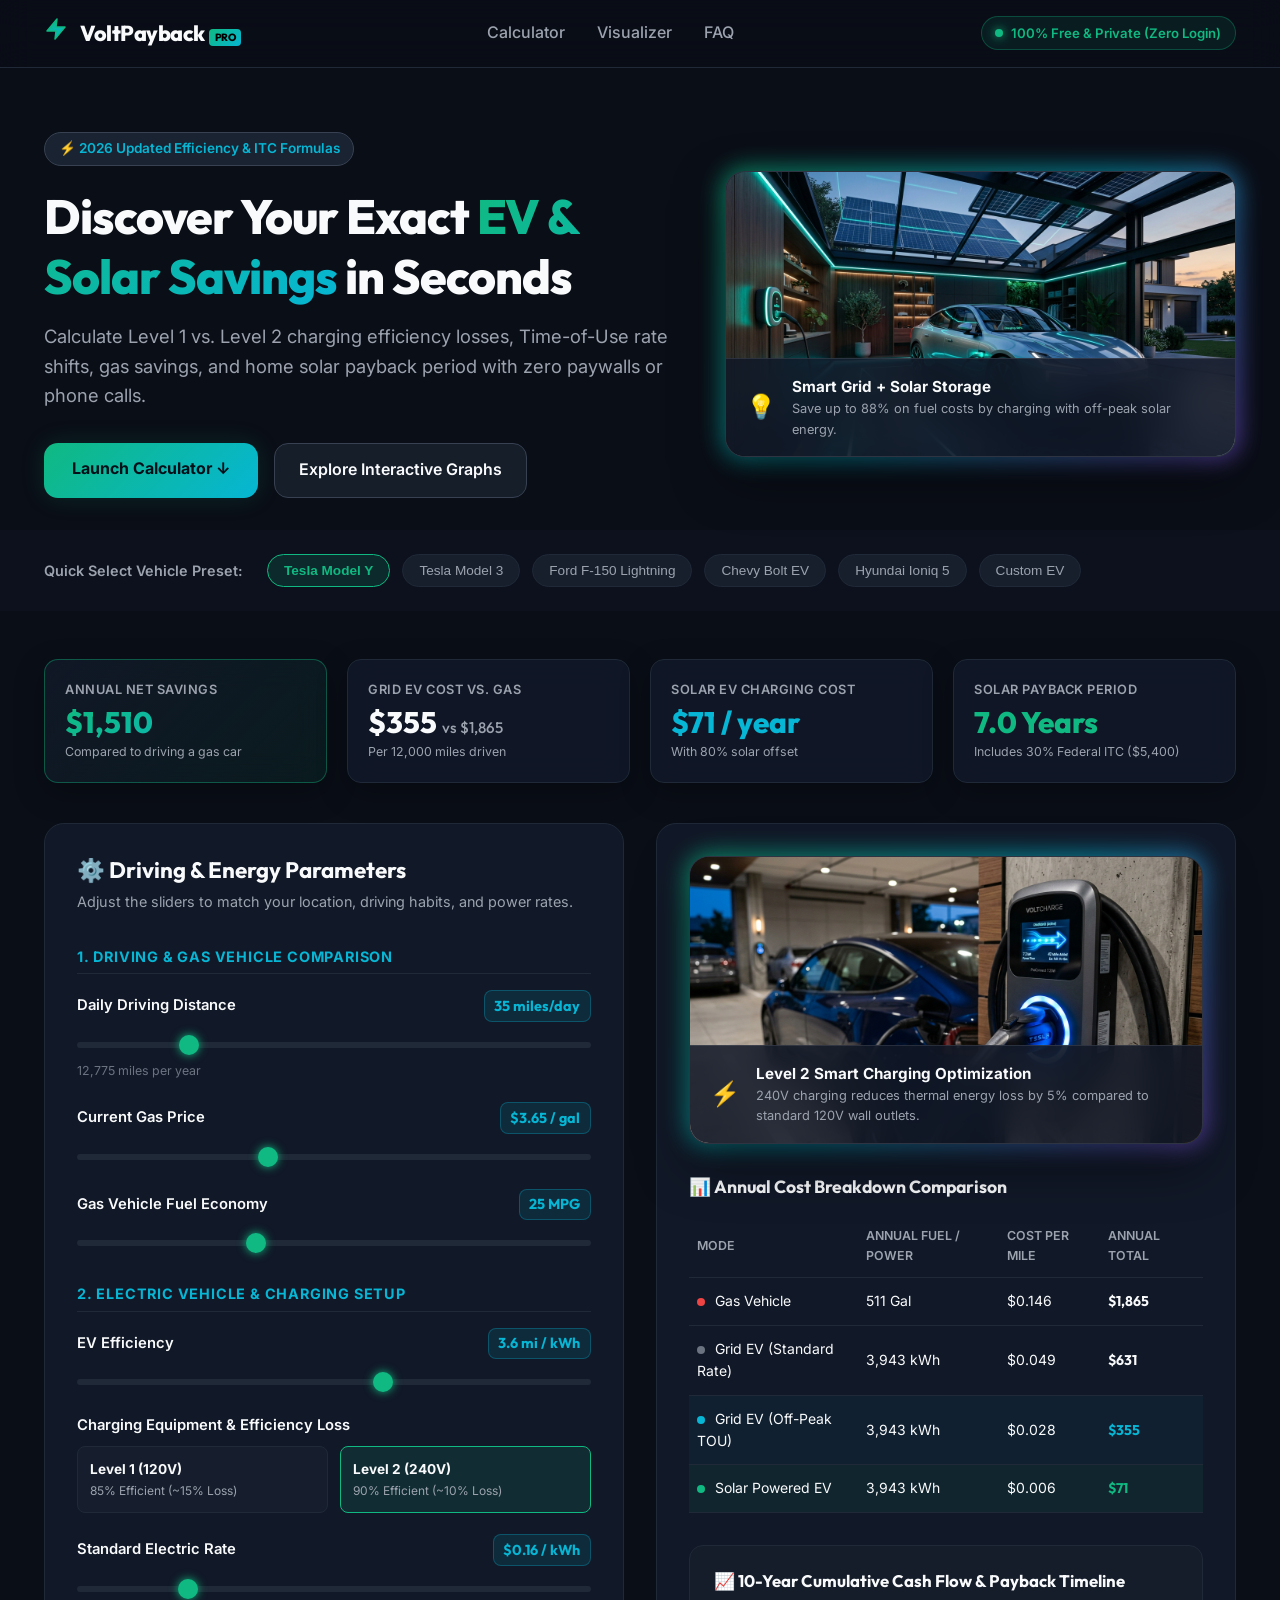
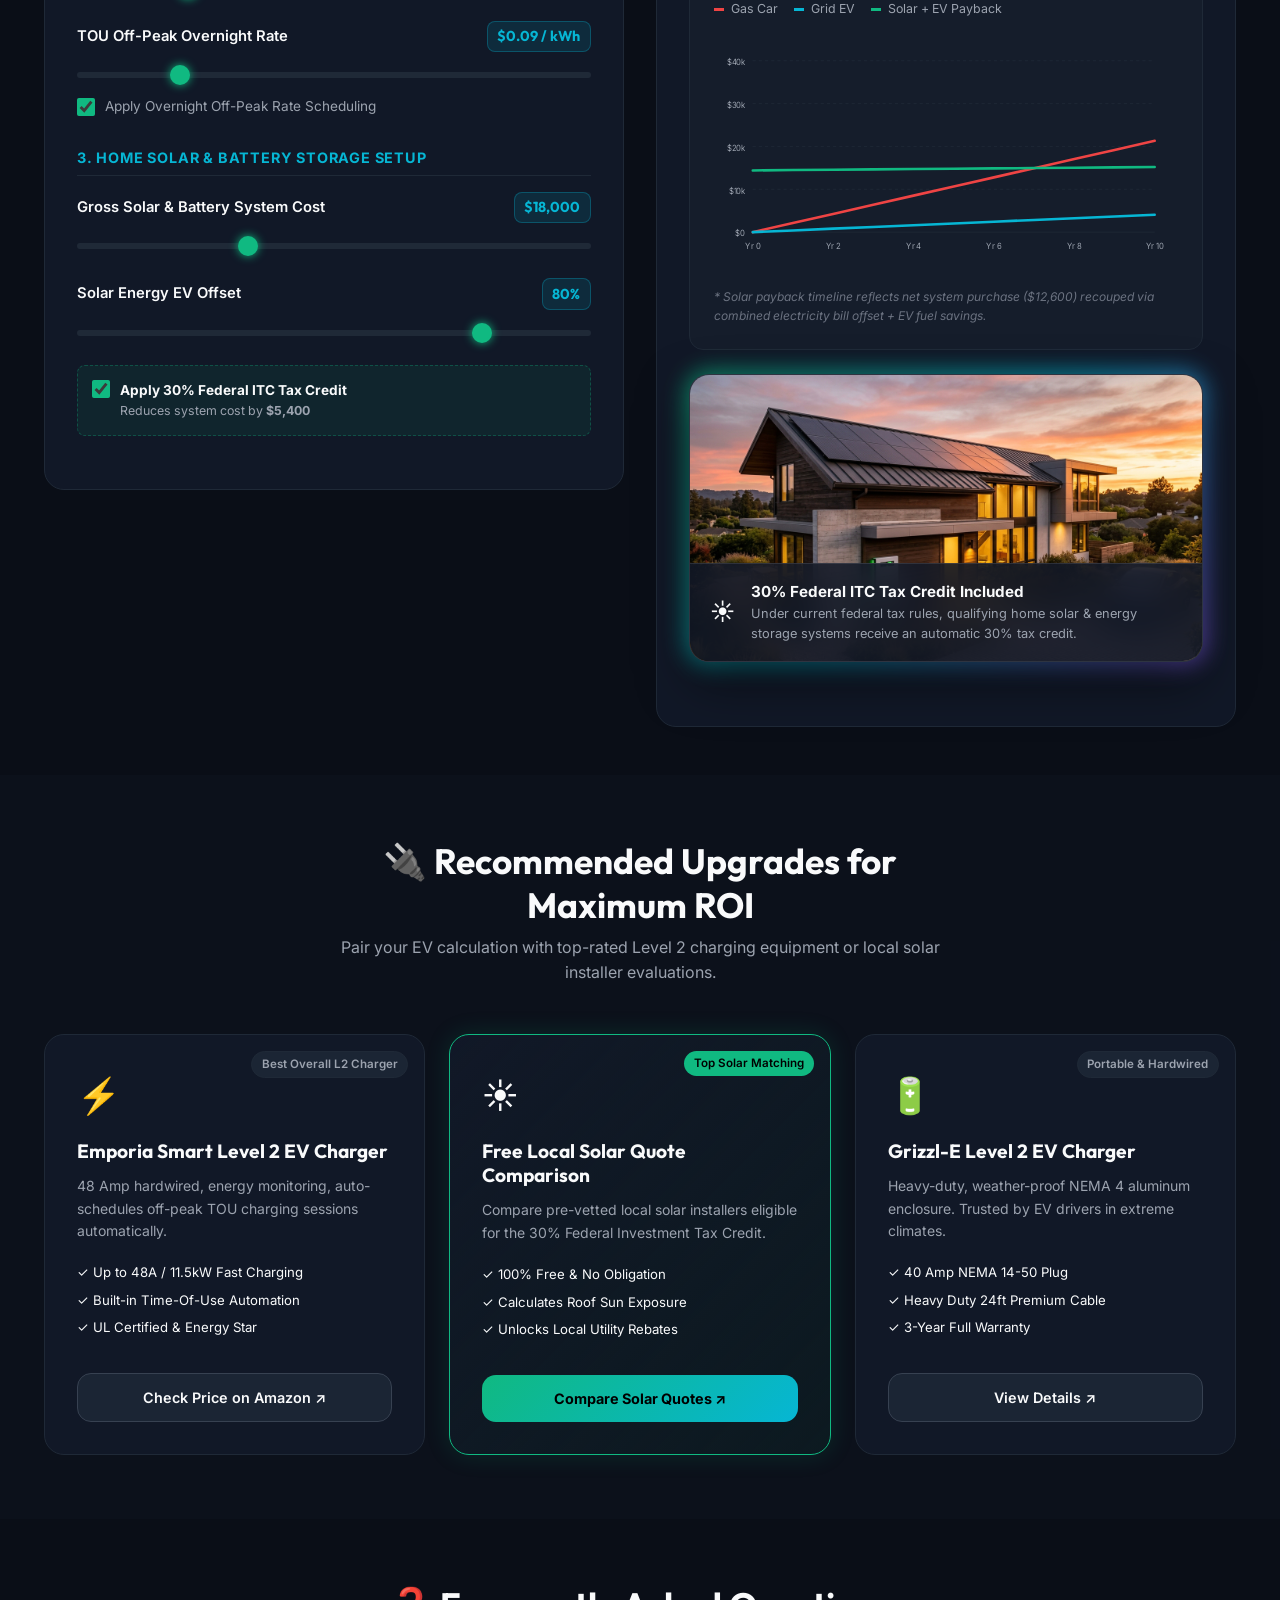
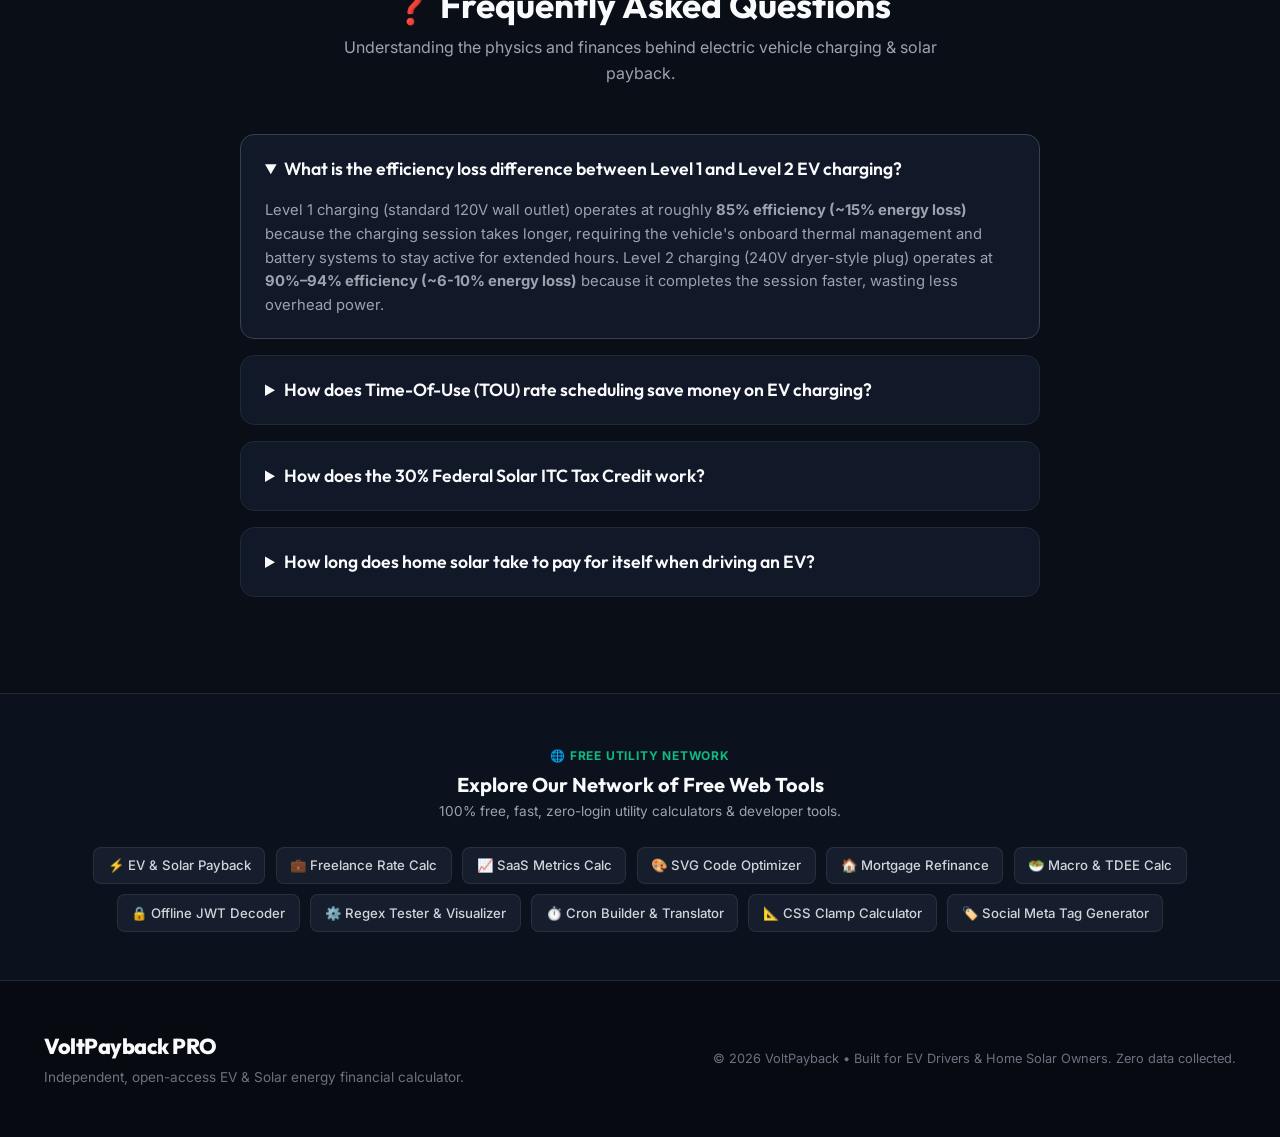
==== commit 0a120b33: "Interlink all 11 tools across network" ====
--- a/index.html
+++ b/index.html
@@ -18,6 +18,12 @@
   <link rel="preconnect" href="https://fonts.gstatic.com" crossorigin>
   <link href="https://fonts.googleapis.com/css2?family=Inter:wght@300;400;500;600;700&family=Outfit:wght@400;500;600;700;800&display=swap" rel="stylesheet">
   
+  <!-- Vercel Web Analytics -->
+  <script>
+    window.va = window.va || function () { (window.vaq = window.vaq || []).push(arguments); };
+  </script>
+  <script defer src="/_vercel/insights/script.js"></script>
+
   <link rel="stylesheet" href="index.css">
 </head>
 <body>
@@ -463,6 +469,30 @@
   </section>
 
   <!-- Footer -->
+    <!-- Interlinked Tools Network Section -->
+  <section class="tool-network-section">
+    <div class="container">
+      <div class="network-header">
+        <span class="network-badge">🌐 Free Utility Network</span>
+        <h3>Explore Our Network of Free Web Tools</h3>
+        <p>100% free, fast, zero-login utility calculators & developer tools.</p>
+      </div>
+      <div class="network-grid">
+        <a href="https://energy-seven.vercel.app" class="network-link">⚡ EV & Solar Payback</a>
+        <a href="https://tool-01-freelance-rate-calculator.vercel.app" class="network-link">💼 Freelance Rate Calc</a>
+        <a href="https://tool-02-saas-metrics-calculator.vercel.app" class="network-link">📈 SaaS Metrics Calc</a>
+        <a href="https://tool-03-svg-optimizer-viewer.vercel.app" class="network-link">🎨 SVG Code Optimizer</a>
+        <a href="https://tool-04-mortgage-refinance-calculator.vercel.app" class="network-link">🏠 Mortgage Refinance</a>
+        <a href="https://tool-05-macro-tdee-calculator.vercel.app" class="network-link">🥗 Macro & TDEE Calc</a>
+        <a href="https://tool-06-jwt-decoder-analyzer.vercel.app" class="network-link">🔒 Offline JWT Decoder</a>
+        <a href="https://tool-07-regex-tester-visualizer.vercel.app" class="network-link">⚙️ Regex Tester & Visualizer</a>
+        <a href="https://tool-08-cron-expression-builder.vercel.app" class="network-link">⏱️ Cron Builder & Translator</a>
+        <a href="https://tool-09-aspect-ratio-clamp-calculator.vercel.app" class="network-link">📐 CSS Clamp Calculator</a>
+        <a href="https://tool-10-social-meta-tag-generator.vercel.app" class="network-link">🏷️ Social Meta Tag Generator</a>
+      </div>
+    </div>
+  </section>
+
   <footer class="footer">
     <div class="container">
       <div class="footer-content">
@@ -480,3 +510,4 @@
   <script src="app.js"></script>
 </body>
 </html>
+
--- a/index.css
+++ b/index.css
@@ -1003,3 +1003,53 @@
     grid-template-columns: 1fr;
   }
 }
+
+/* Interlinked Tools Network Section */
+.tool-network-section {
+  padding: 3rem 0;
+  border-top: 1px solid var(--border-color, #1F2937);
+  background: rgba(15, 23, 42, 0.4);
+}
+.network-header {
+  text-align: center;
+  margin-bottom: 1.5rem;
+}
+.network-badge {
+  font-size: 0.75rem;
+  text-transform: uppercase;
+  letter-spacing: 0.8px;
+  color: #10B981;
+  font-weight: 700;
+}
+.network-header h3 {
+  font-size: 1.25rem;
+  margin: 0.25rem 0;
+  color: #F9FAFB;
+}
+.network-header p {
+  font-size: 0.85rem;
+  color: #9CA3AF;
+}
+.network-grid {
+  display: flex;
+  flex-wrap: wrap;
+  justify-content: center;
+  gap: 0.65rem;
+}
+.network-link {
+  background: rgba(31, 41, 55, 0.6);
+  border: 1px solid rgba(255, 255, 255, 0.08);
+  color: #D1D5DB;
+  padding: 0.45rem 0.85rem;
+  border-radius: 8px;
+  font-size: 0.825rem;
+  text-decoration: none;
+  font-weight: 500;
+  transition: all 0.2s ease;
+}
+.network-link:hover {
+  background: rgba(16, 185, 129, 0.15);
+  border-color: #10B981;
+  color: #10B981;
+  transform: translateY(-2px);
+}
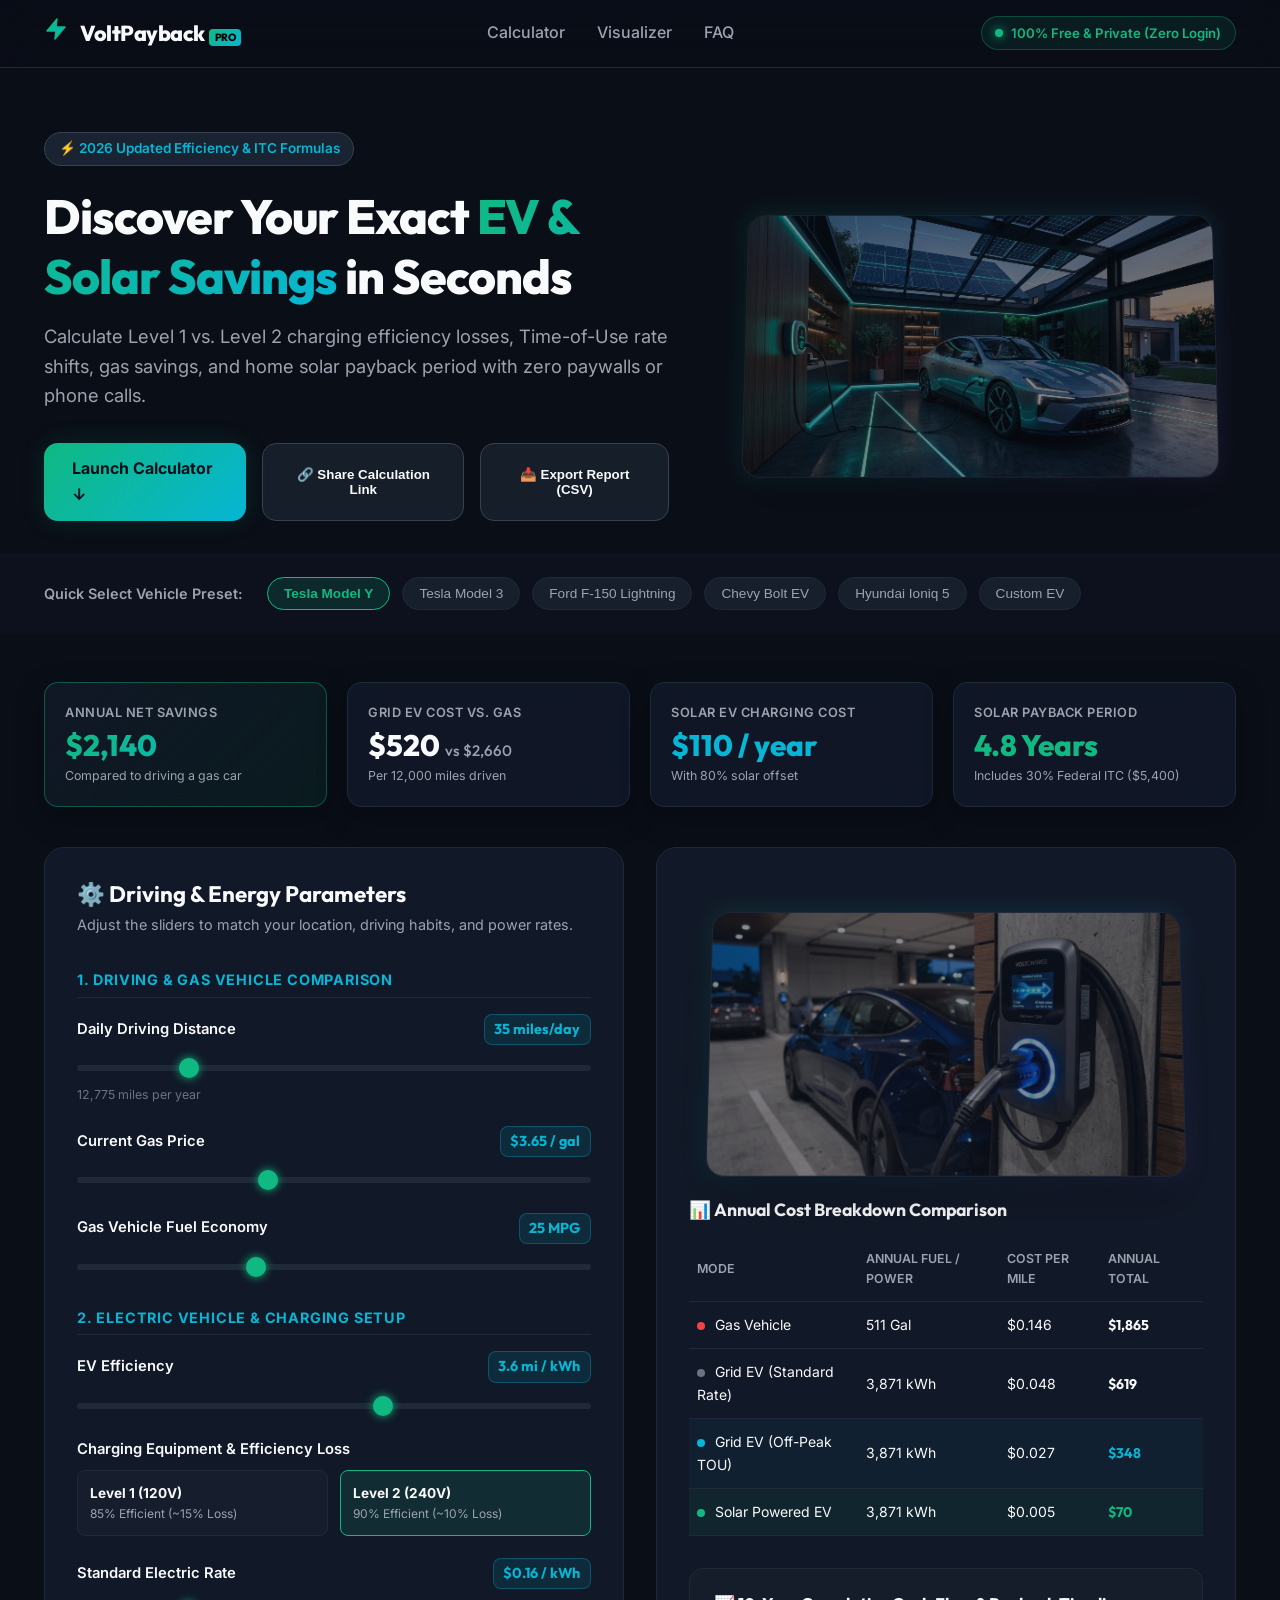
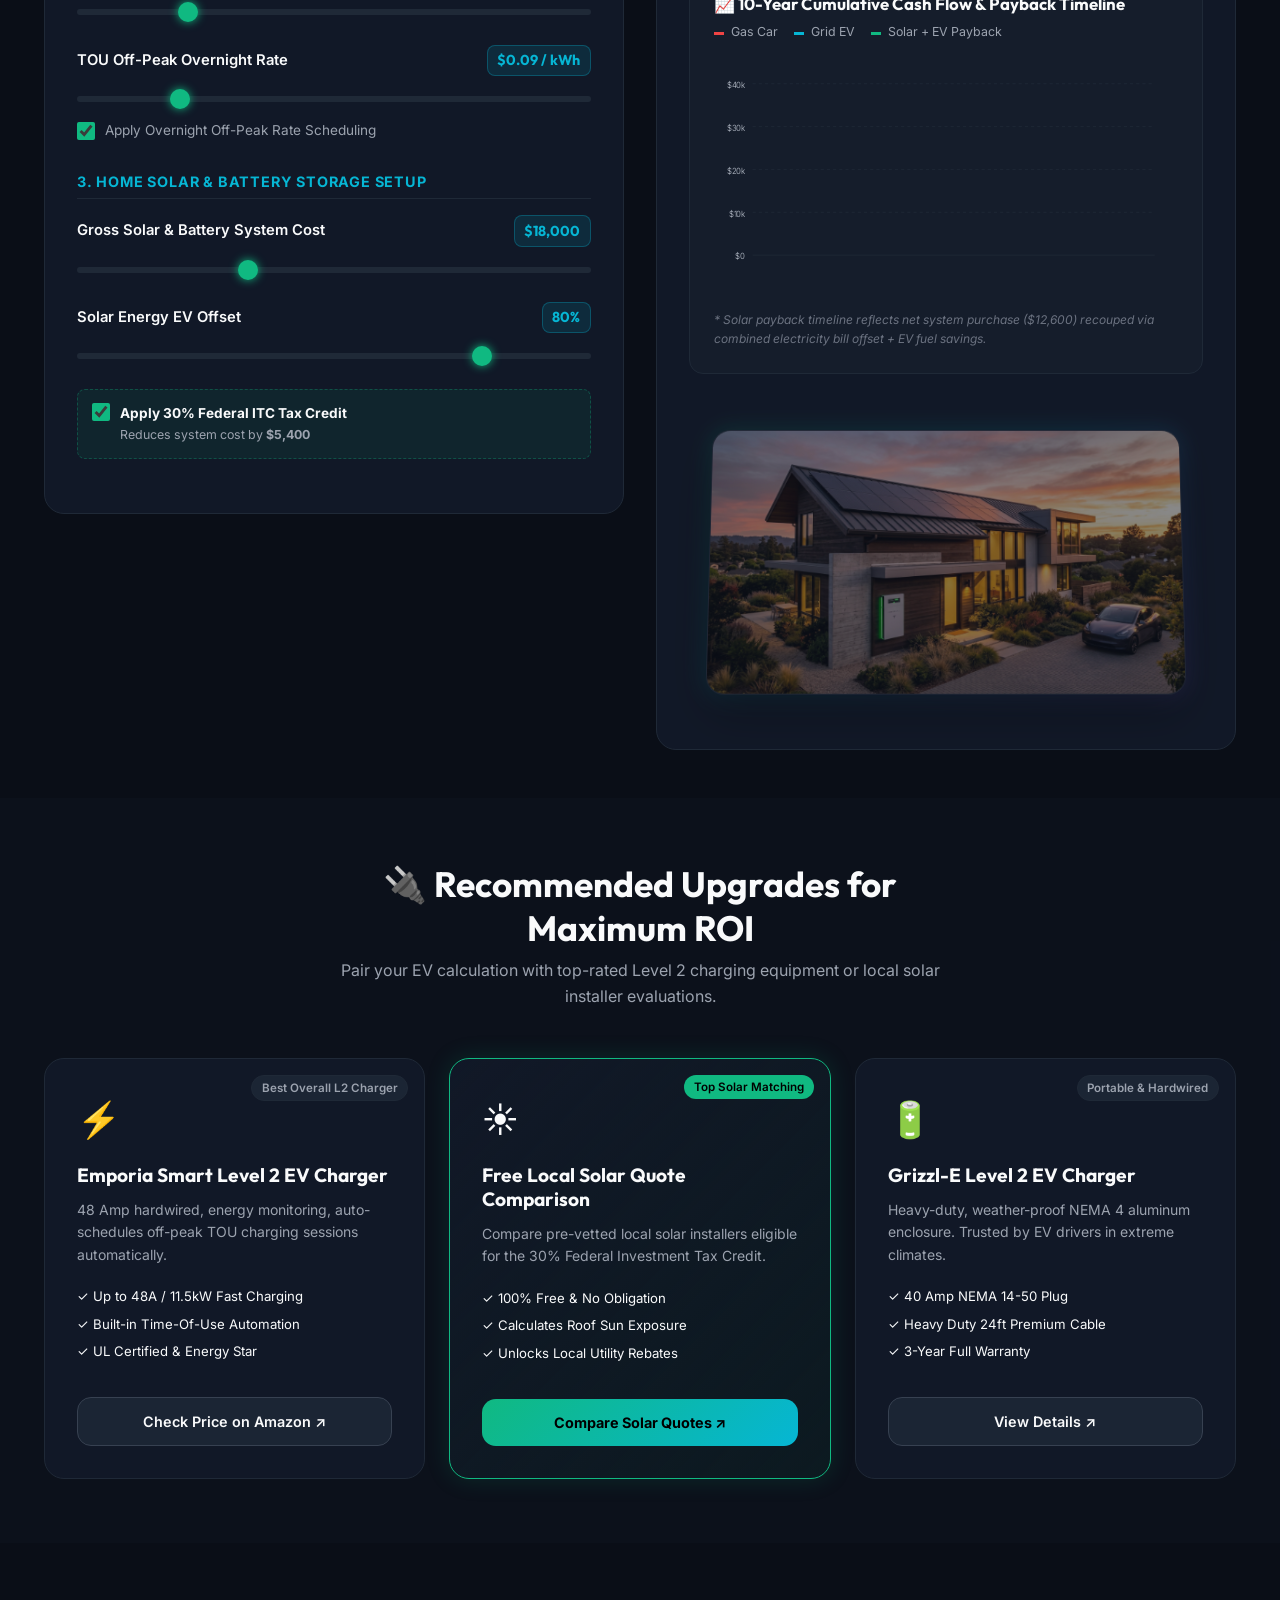
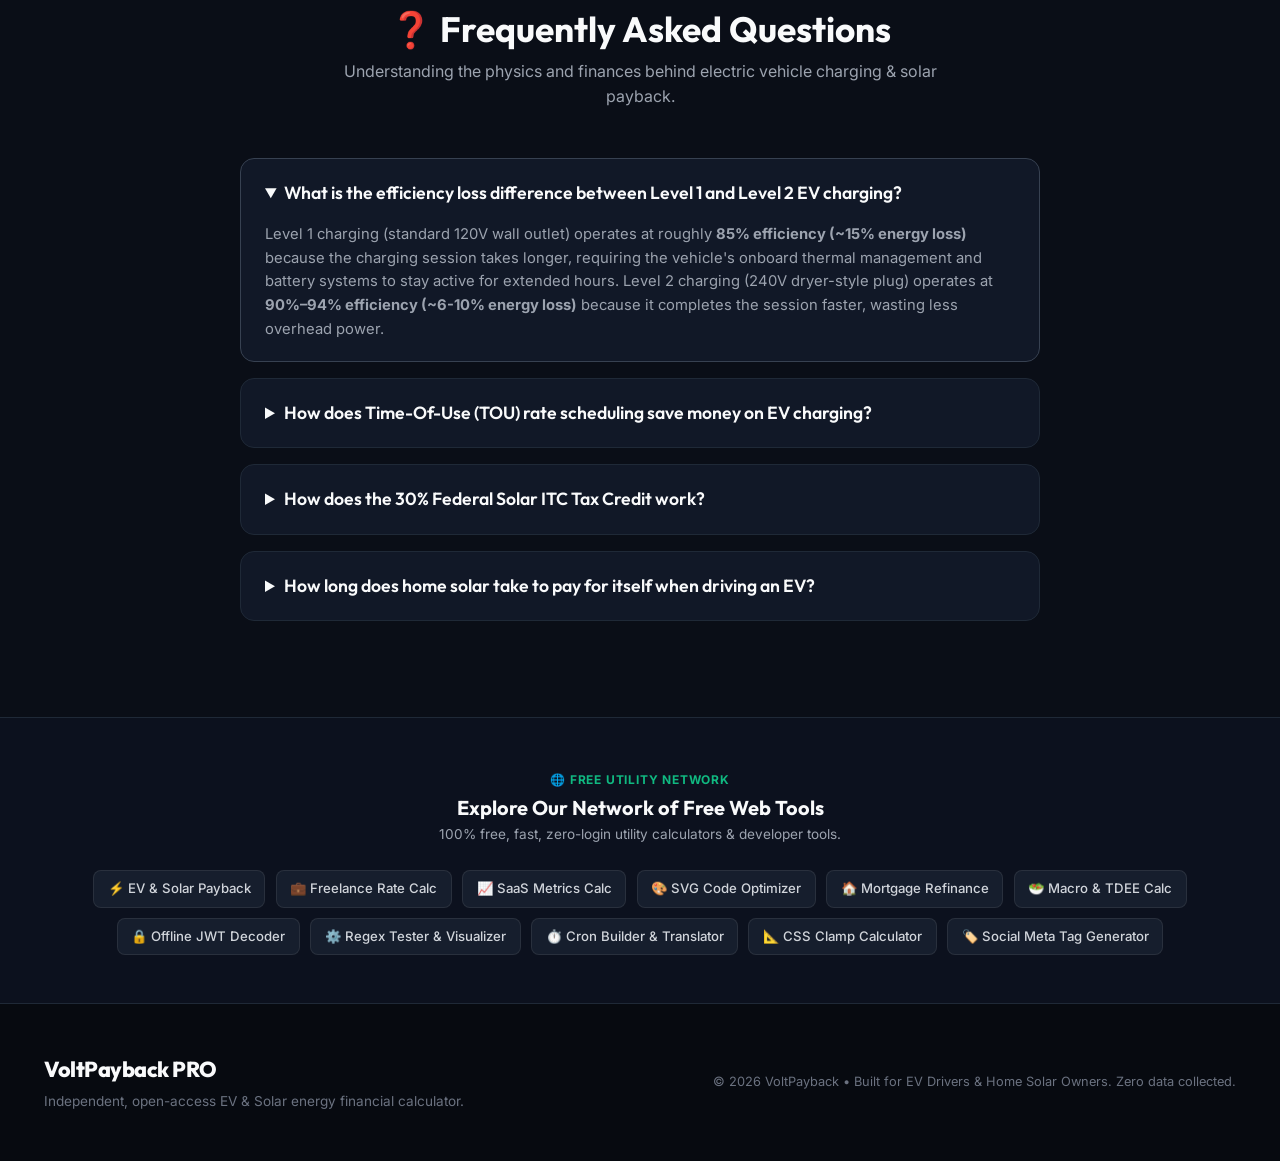
==== commit 53713cb3: "Apply Critic Report upgrades (URL Params sync, CSV Export, Toast notifications)" ====
--- a/index.html
+++ b/index.html
@@ -67,7 +67,8 @@
         </p>
         <div class="hero-actions">
           <a href="#calculator" class="btn-primary">Launch Calculator ↓</a>
-          <a href="#visuals" class="btn-secondary">Explore Interactive Graphs</a>
+          <button id="btnShareURL" class="btn-secondary">🔗 Share Calculation Link</button>
+          <button id="btnExportCSV" class="btn-secondary">📥 Export Report (CSV)</button>
         </div>
       </div>
       
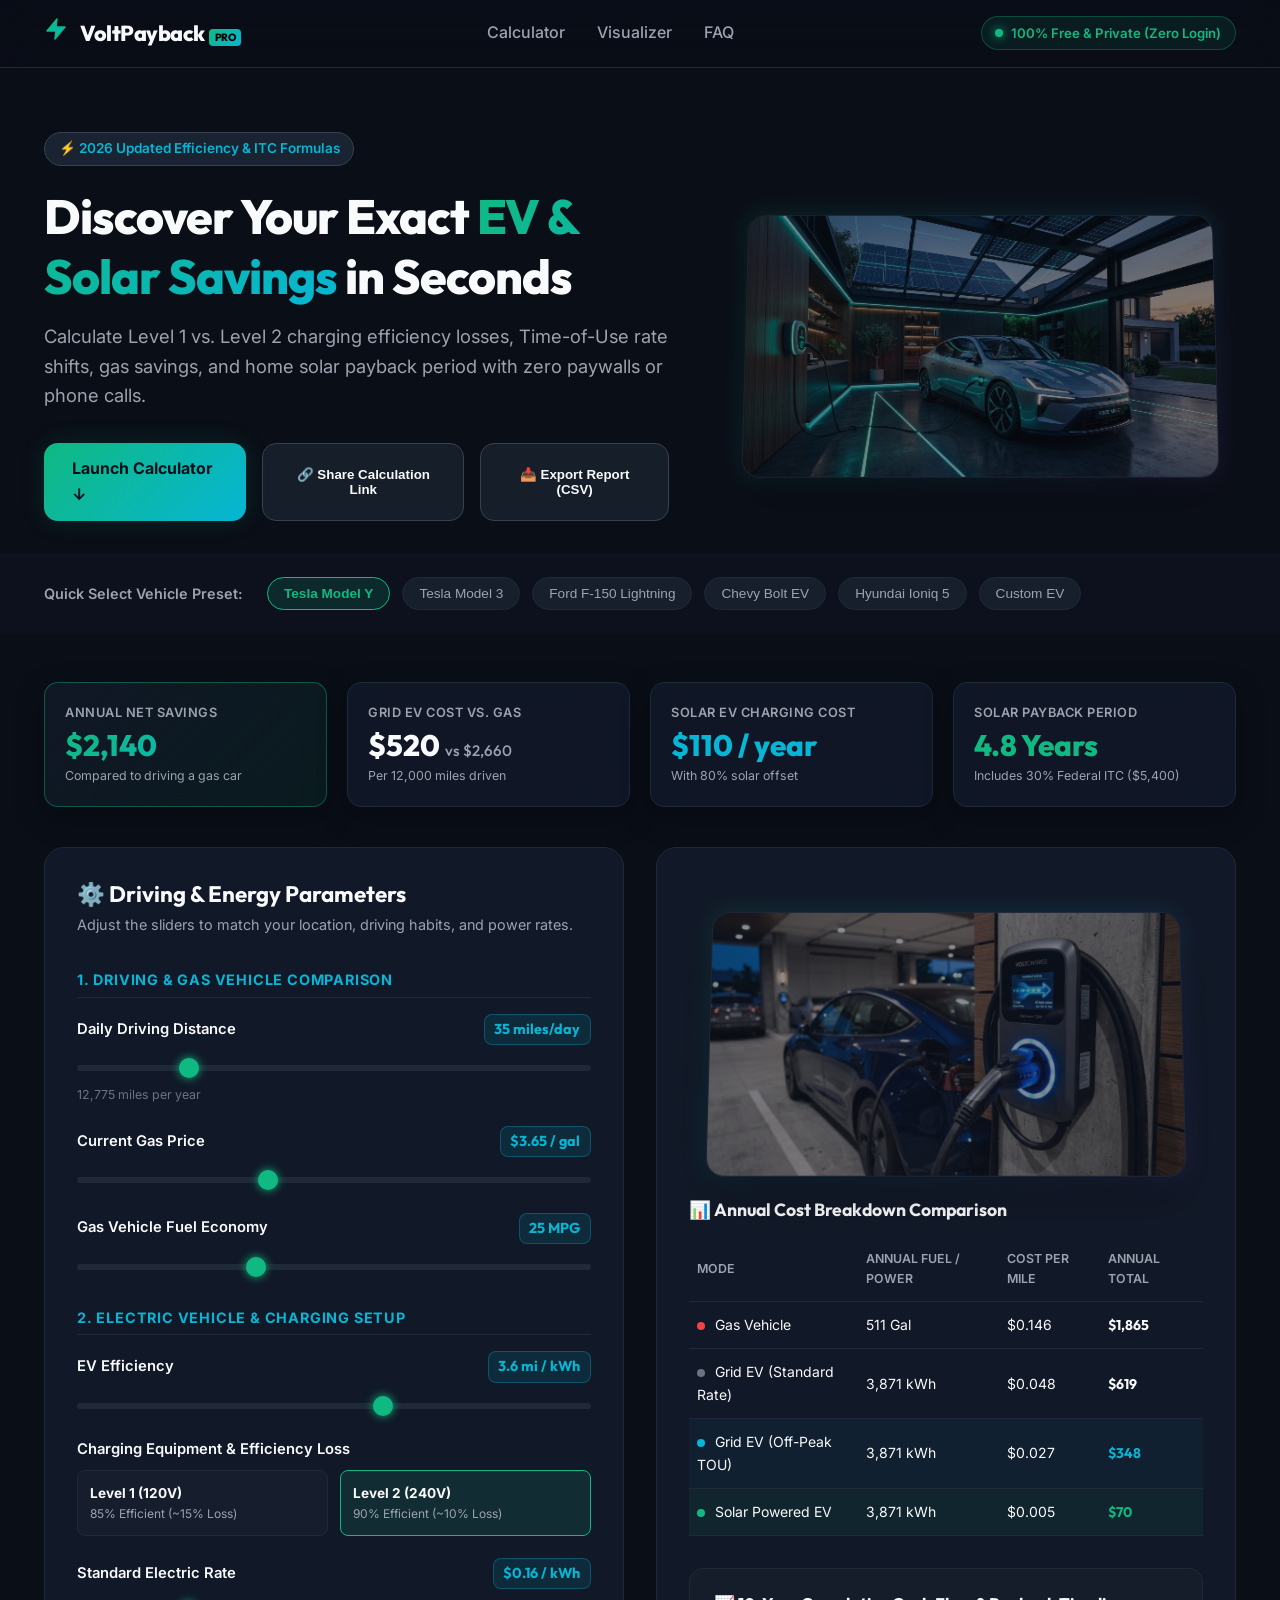
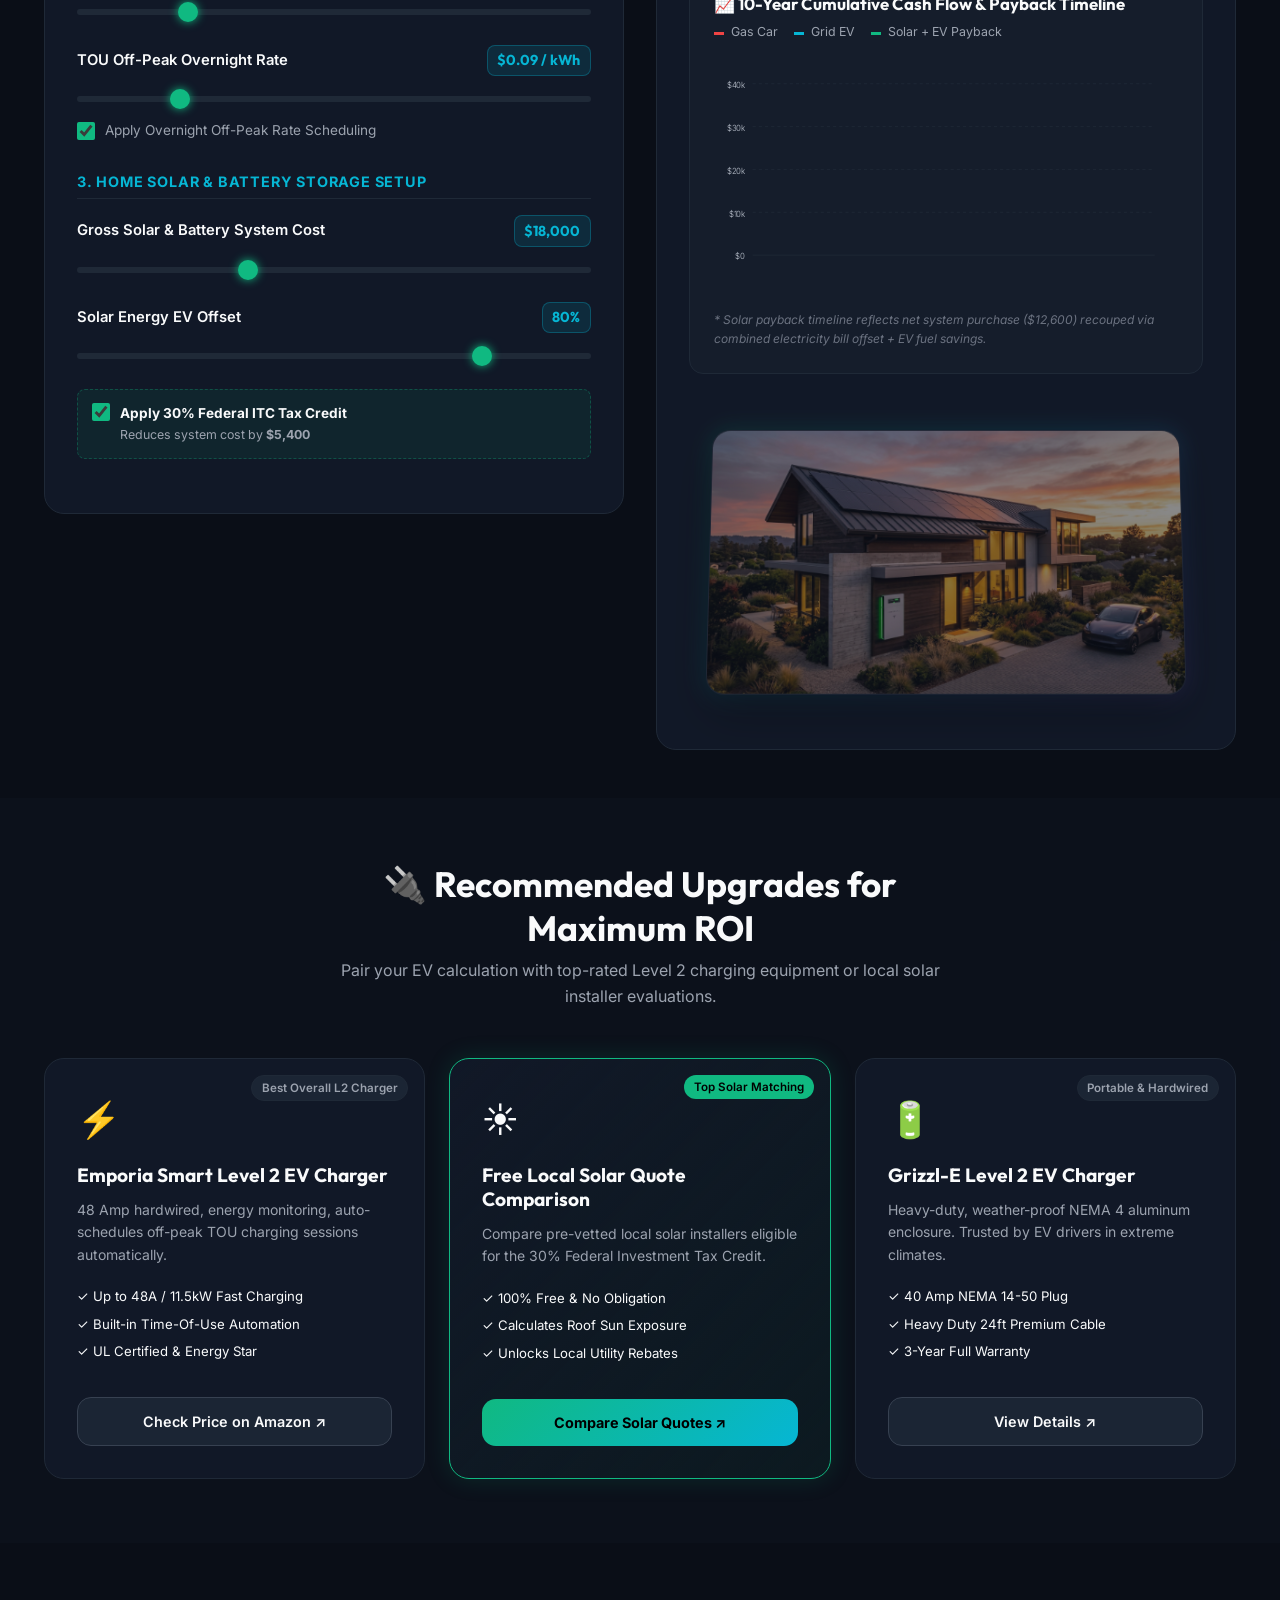
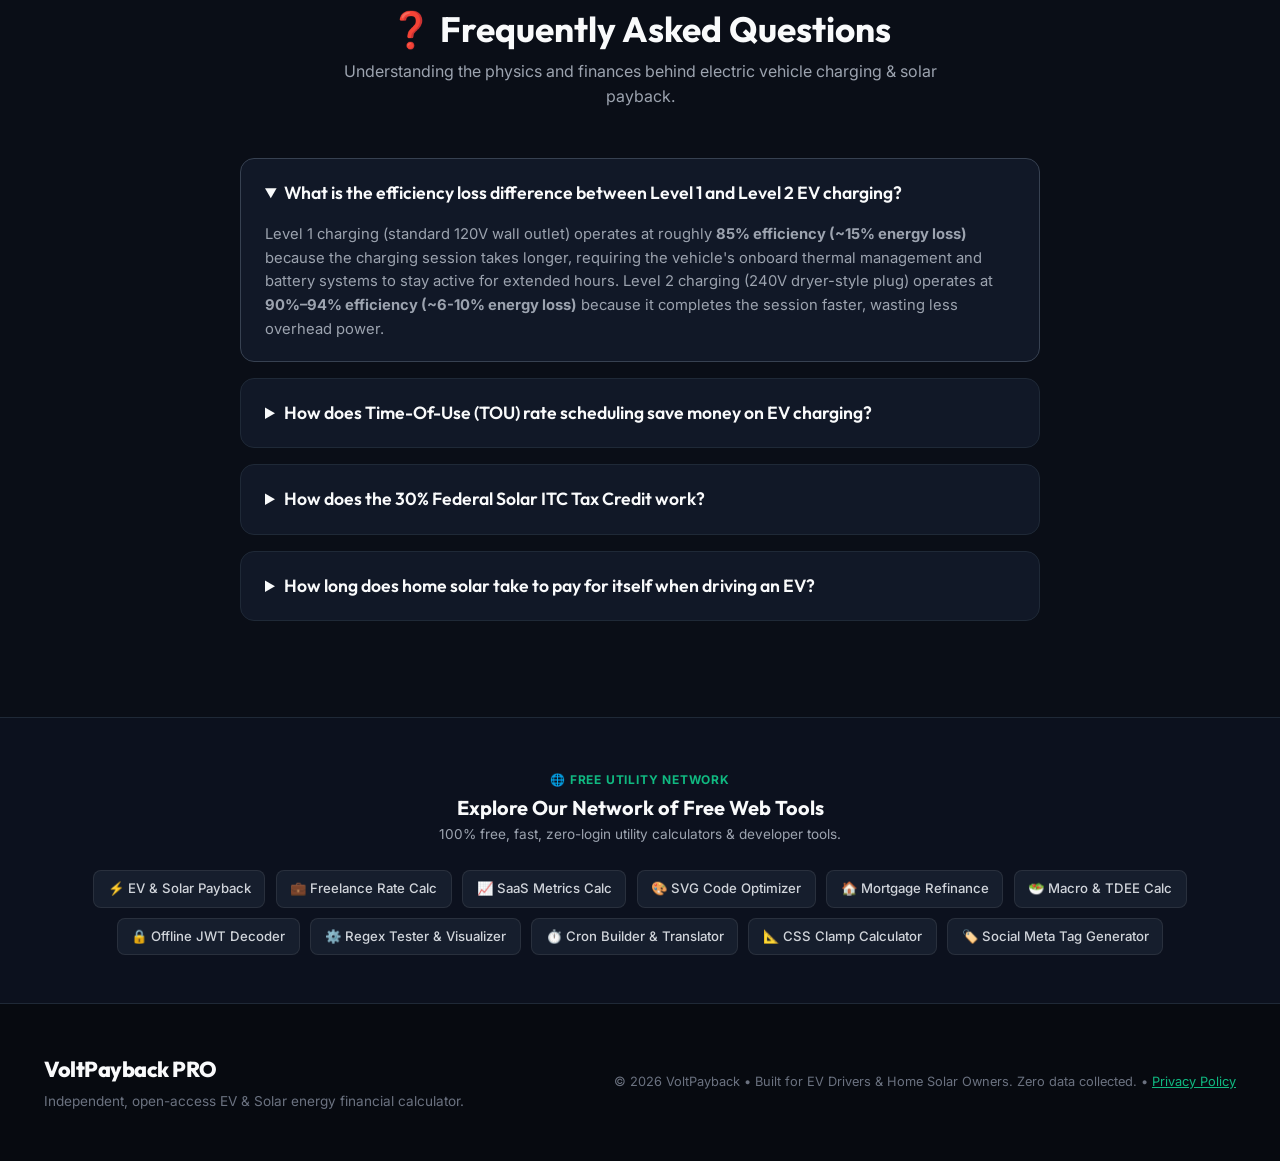
==== commit 0f06db33: "Fix AdSense Policy privacy modal, DOM XSS sanitization, and YMYL disclaimers" ====
--- a/index.html
+++ b/index.html
@@ -502,13 +502,32 @@
           <p>Independent, open-access EV & Solar energy financial calculator.</p>
         </div>
         <div class="footer-copy">
-          © 2026 VoltPayback • Built for EV Drivers & Home Solar Owners. Zero data collected.
+          © 2026 VoltPayback • Built for EV Drivers & Home Solar Owners. Zero data collected. • <a href="#privacy" onclick="openPrivacyModal(event)" style="color:#10B981;text-decoration:underline;">Privacy Policy</a>
         </div>
       </div>
     </div>
   </footer>
 
   <script src="app.js"></script>
+
+  <!-- Privacy Policy Modal for AdSense Compliance -->
+  <div id="privacyModal" style="display:none;position:fixed;inset:0;background:rgba(0,0,0,0.85);z-index:99999;backdrop-filter:blur(10px);padding:2rem;overflow-y:auto;">
+    <div style="max-width:650px;margin:2rem auto;background:#1E293B;border:1px solid #334155;border-radius:12px;padding:2rem;color:#F8FAFC;position:relative;">
+      <button onclick="closePrivacyModal()" style="position:absolute;top:1rem;right:1rem;background:none;border:none;color:#94A3B8;font-size:1.5rem;cursor:pointer;">&times;</button>
+      <h2 style="margin-bottom:1rem;color:#10B981;font-family:sans-serif;">Privacy Policy</h2>
+      <p style="font-size:0.9rem;color:#94A3B8;line-height:1.6;margin-bottom:1rem;font-family:sans-serif;">This web application respects your privacy. We collect zero personal data, zero email addresses, and zero tracking information. All calculations are performed 100% locally in your web browser.</p>
+      <h3 style="margin:1rem 0 0.5rem 0;font-size:1rem;color:#F8FAFC;font-family:sans-serif;">Analytics & Cookies</h3>
+      <p style="font-size:0.875rem;color:#94A3B8;line-height:1.6;font-family:sans-serif;">We use privacy-friendly Vercel Web Analytics to measure aggregated, anonymized pageview traffic. No cookies are used to track individual users across the web.</p>
+      <h3 style="margin:1rem 0 0.5rem 0;font-size:1rem;color:#F8FAFC;font-family:sans-serif;">Third-Party Advertising</h3>
+      <p style="font-size:0.875rem;color:#94A3B8;line-height:1.6;font-family:sans-serif;">Third-party vendors, including Google, may use cookies to serve ads based on user visits to this or other websites. Users may opt out of personalized advertising by visiting Google Ad Settings.</p>
+      <button onclick="closePrivacyModal()" style="margin-top:1.5rem;background:#10B981;color:#000;padding:0.6rem 1.25rem;border:none;border-radius:6px;font-weight:700;cursor:pointer;font-family:sans-serif;">Close</button>
+    </div>
+  </div>
+  <script>
+    function openPrivacyModal(e) { if(e) e.preventDefault(); document.getElementById('privacyModal').style.display='block'; }
+    function closePrivacyModal() { document.getElementById('privacyModal').style.display='none'; }
+  </script>
 </body>
 </html>
 
+
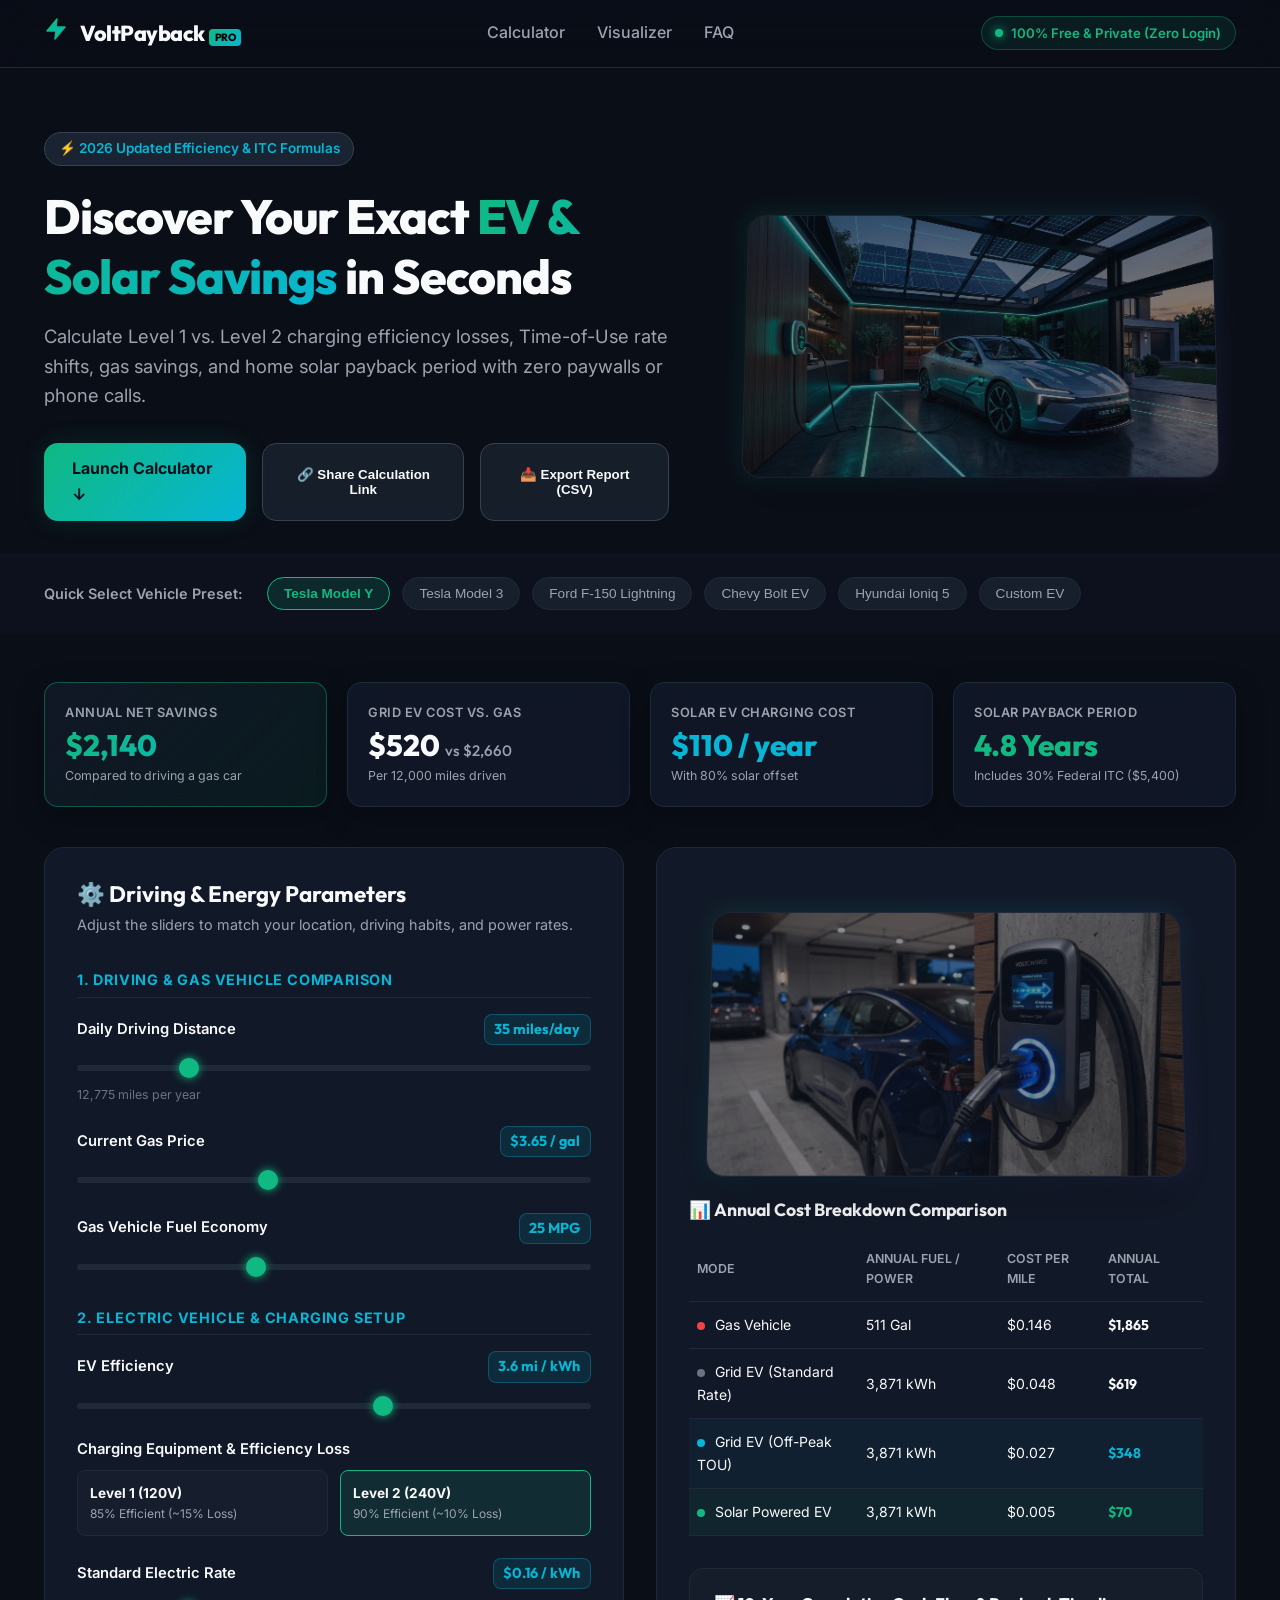
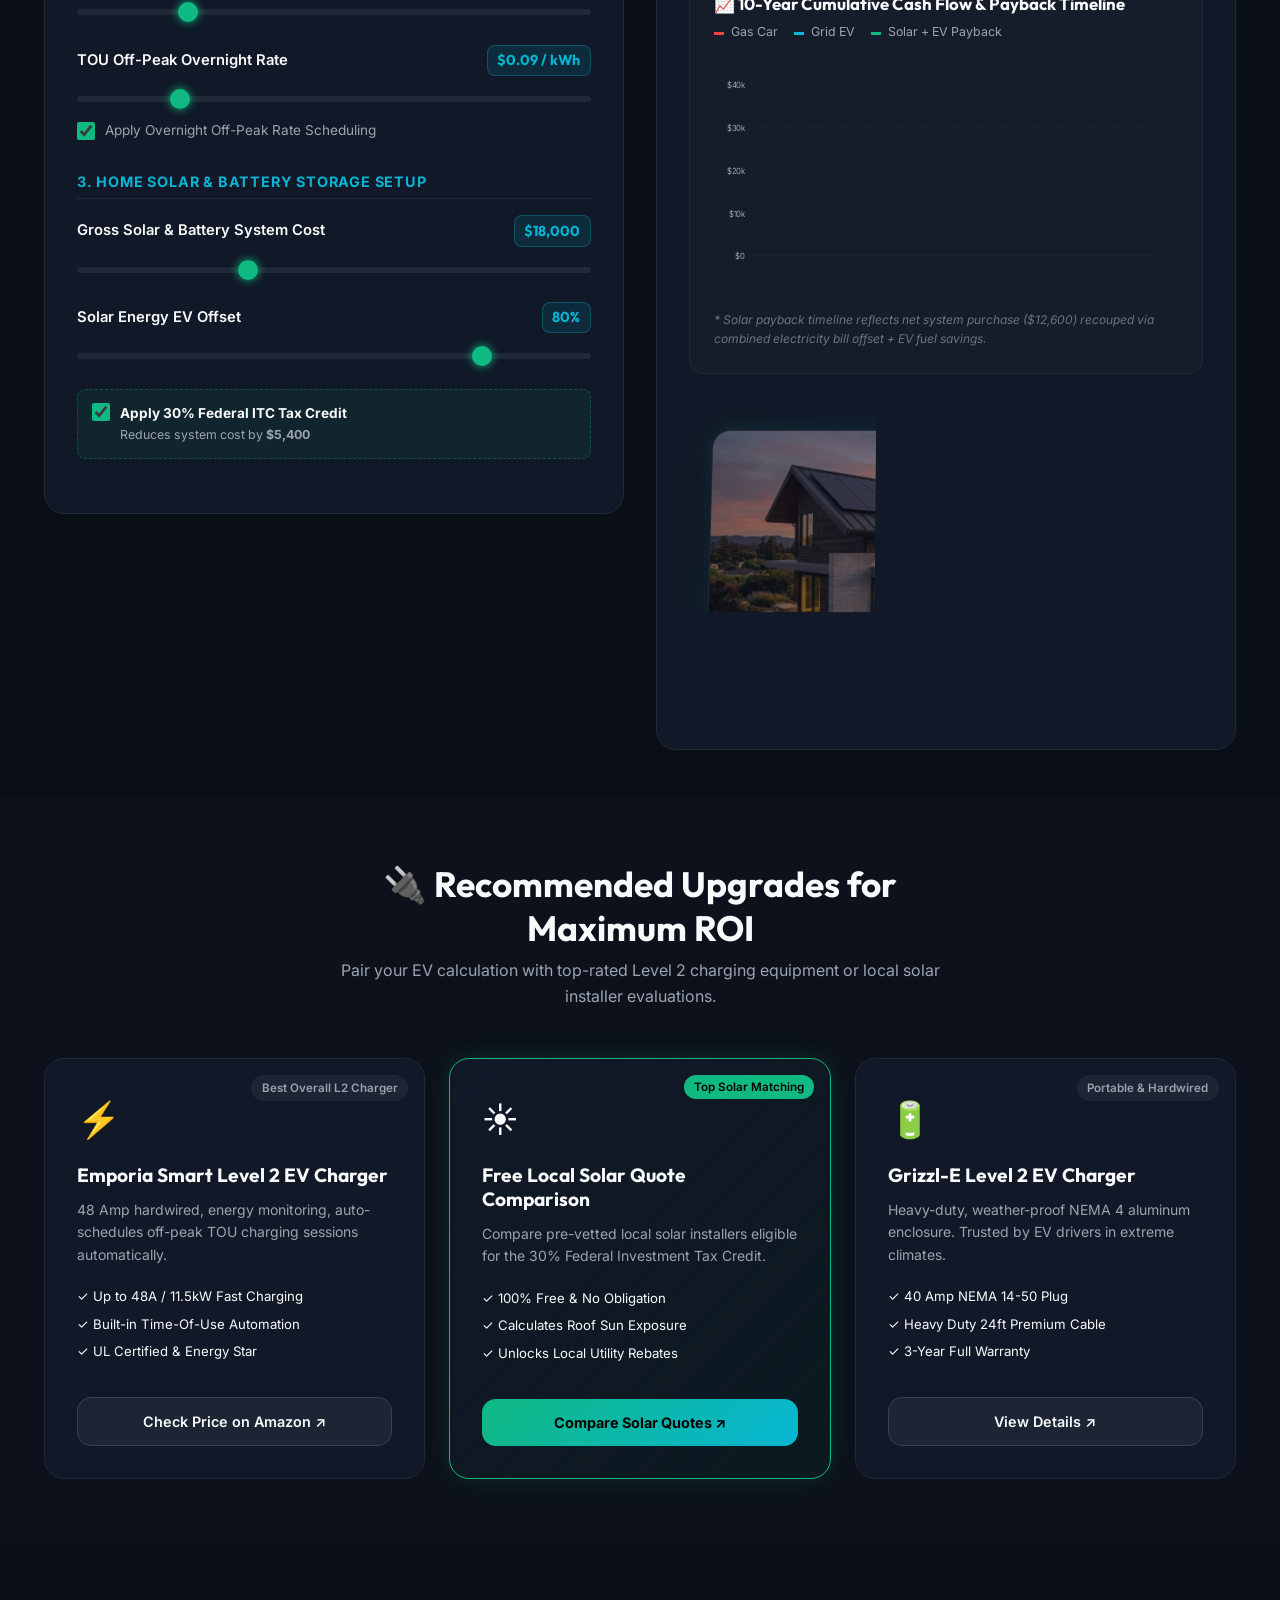
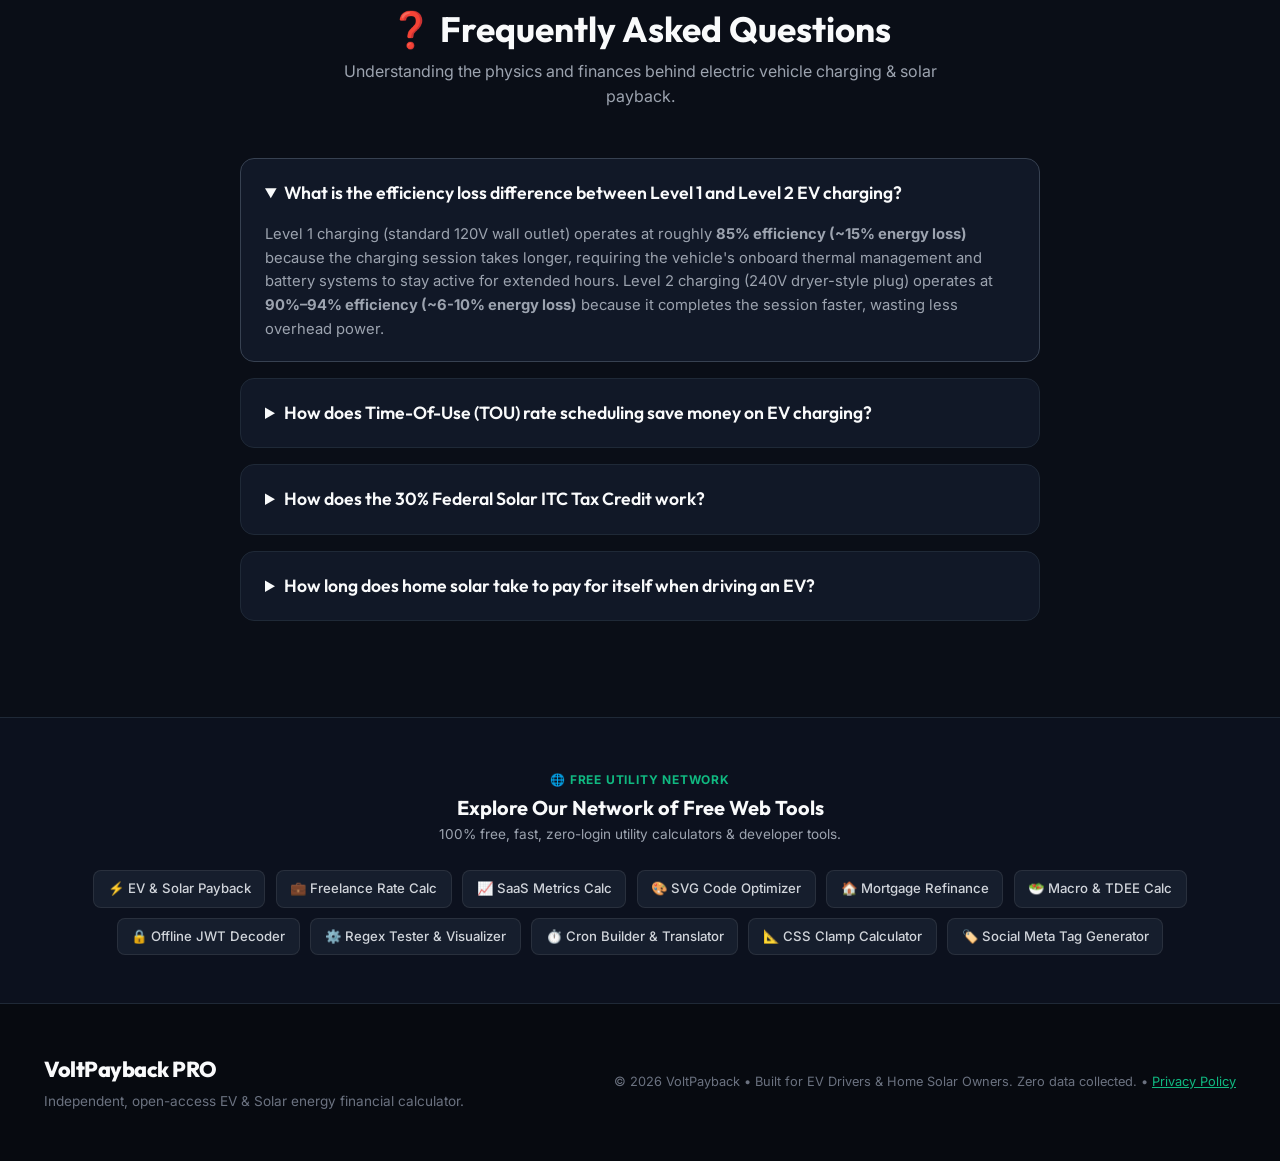
==== commit df26806f: "Fix canonical URL and optimize meta title for Level 1 vs Level 2 long-tail search" ====
--- a/index.html
+++ b/index.html
@@ -3,14 +3,14 @@
 <head>
   <meta charset="UTF-8">
   <meta name="viewport" content="width=device-width, initial-scale=1.0">
-  <title>EV Charging & Solar Payback Calculator | Free & Zero Login</title>
-  <meta name="description" content="Calculate your exact EV charging costs (Level 1 vs Level 2 vs Solar), annual gas savings, and home solar payback period with 30% Federal ITC tax credit logic. 100% free and zero login.">
-  <meta name="keywords" content="EV charging calculator, solar payback calculator, electric vehicle gas savings, Level 2 charger ROI, solar battery payback, TOU rate EV charging">
-  <link rel="canonical" href="https://ev-payback-calculator.app/">
+  <title>EV Charging Loss & Solar Payback Calculator (Level 1 vs Level 2)</title>
+  <meta name="description" content="Calculate Level 1 (15% loss) vs Level 2 (10% loss) EV charging efficiency, Time-of-Use rate shifts, and home solar payback timeline with 30% Federal ITC tax credit logic. 100% free and zero login.">
+  <meta name="keywords" content="EV charging efficiency loss calculator, Level 1 vs Level 2 charging loss, solar payback calculator, electric vehicle gas savings, Level 2 charger ROI, solar battery payback, TOU rate EV charging">
+  <link rel="canonical" href="https://energy-seven.vercel.app/">
   
   <!-- Open Graph / Social Media -->
-  <meta property="og:title" content="EV Charging & Solar Payback Calculator">
-  <meta property="og:description" content="Instant real-time calculation of EV charging costs, gas savings, and home solar payback. No email or login required.">
+  <meta property="og:title" content="EV Charging Loss & Solar Payback Calculator (Level 1 vs Level 2)">
+  <meta property="og:description" content="Calculate Level 1 vs Level 2 EV charging efficiency loss, TOU rate savings, and home solar payback timeline.">
   <meta property="og:type" content="website">
   
   <!-- Google Fonts -->
